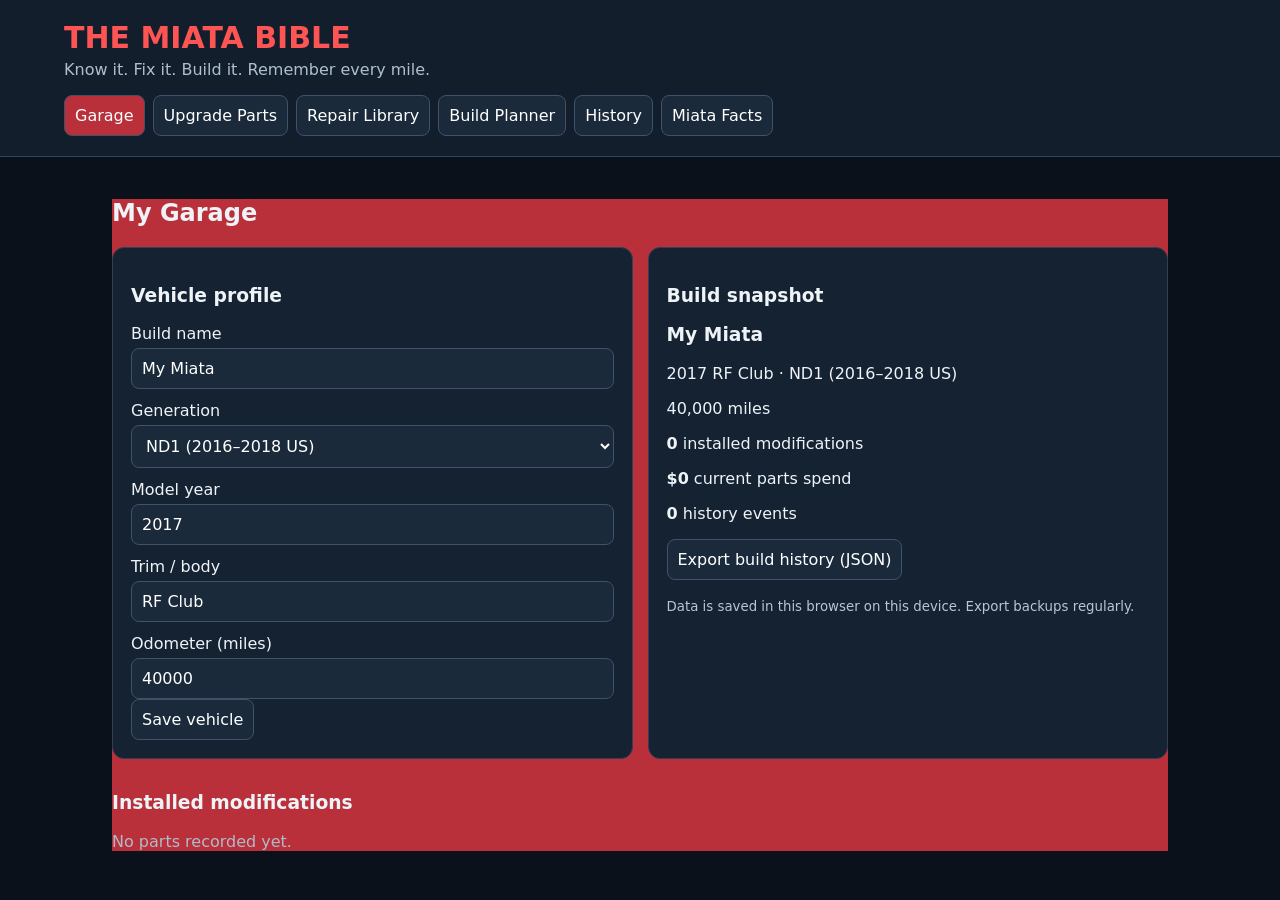
==== index.html @ 96a825c0 "Launch The Miata Bible" ====
<!doctype html><html lang="en"><head><meta charset="utf-8"><meta name="viewport" content="width=device-width,initial-scale=1"><meta name="theme-color" content="#121e2c"><title>The Miata Bible</title><style>:root{font-family:system-ui,Arial;background:#0b111a;color:#eef3f8}*{box-sizing:border-box}body{margin:0}header{background:#121e2c;border-bottom:1px solid #34465b;padding:20px 5vw}h1{margin:0;color:#ff5454;font-size:30px}header p{margin:5px 0;color:#afbfce}nav{display:flex;gap:8px;flex-wrap:wrap;margin-top:16px}button,select,input,textarea{font:inherit;border-radius:8px;border:1px solid #40516a;background:#1b2a3b;color:white;padding:10px}button{cursor:pointer}button:hover,.active{background:#ba303a}main{max-width:1100px;margin:auto;padding:22px}section{display:none}section.active{display:block}.grid{display:grid;grid-template-columns:repeat(auto-fit,minmax(260px,1fr));gap:15px}.card{background:#152231;border:1px solid #304056;border-radius:12px;padding:18px;margin-bottom:14px}.muted{color:#aebbc9}.tag{display:inline-block;background:#283d50;padding:4px 9px;border-radius:20px;font-size:12px;margin:4px 4px 4px 0}label{display:block;margin:12px 0 5px}input,select,textarea{width:100%}textarea{min-height:80px}table{width:100%;border-collapse:collapse}td,th{text-align:left;padding:9px;border-bottom:1px solid #344457}small{color:#b9c5d2}.danger{background:#80343a}.good{color:#7cdda8}.warn{color:#ffcd79}.flex{display:flex;gap:10px;flex-wrap:wrap;align-items:center}.flex>*{flex:1}a{color:#80c8ff}.skip{position:absolute;left:12px;top:12px;transform:translateY(-140%);background:#ff5454;color:#fff;padding:8px 12px;border-radius:8px;z-index:9}.skip:focus{transform:none}button:focus-visible,input:focus-visible,select:focus-visible,textarea:focus-visible,a:focus-visible{outline:3px solid #ffcd79;outline-offset:2px}@media(max-width:640px){header{padding:16px 18px}main{padding:18px}.flex{display:block}.flex>*{width:100%;margin-bottom:10px}table{font-size:13px;display:block;overflow-x:auto;white-space:nowrap}}#toast{position:fixed;bottom:15px;right:15px;background:#244a35;padding:12px;border-radius:8px;display:none}</style></head><body><a class="skip" href="#main">Skip to content</a><header><h1>THE MIATA BIBLE</h1><p>Know it. Fix it. Build it. Remember every mile.</p><nav id="nav"></nav></header><main id="main">
<section id="garage"><h2>My Garage</h2><div class="grid"><div class="card"><h3>Vehicle profile</h3><label>Build name</label><input id="buildName"><label>Generation</label><select id="generation"><option>NA (1990–1997 US)</option><option>NB (1999–2005 US)</option><option>NC (2006–2015 US)</option><option>ND1 (2016–2018 US)</option><option>ND2 (2019–2023 US)</option><option>ND3 (2024–present US)</option></select><label>Model year</label><input id="year" type="number" min="1989" max="2030"><label>Trim / body</label><input id="trim"><label>Odometer (miles)</label><input id="mileage" type="number" min="0"><button onclick="saveProfile()">Save vehicle</button></div><div class="card"><h3>Build snapshot</h3><div id="snapshot"></div><button onclick="exportBuild()">Export build history (JSON)</button><p><small>Data is saved in this browser on this device. Export backups regularly.</small></p></div></div><h3>Installed modifications</h3><div id="installed"></div></section>
<section id="mods"><h2>Parts & Upgrades</h2><p class="muted">Install a part to update the current configuration and automatically archive the previous part in history.</p><div class="card"><div class="grid"><div><label>Category</label><select id="cat"><option>Engine / forced induction</option><option>ECU / tuning</option><option>Intake</option><option>Exhaust</option><option>Cooling</option><option>Transmission / clutch</option><option>Suspension</option><option>Brakes</option><option>Wheels / tires</option><option>Aero / exterior</option><option>Interior</option><option>Audio</option><option>Other</option></select></div><div><label>Component slot (e.g., front sway bar)</label><input id="slot" placeholder="Front sway bar"></div><div><label>Part name / manufacturer</label><input id="part" placeholder="Karcepts front sway bar"></div><div><label>Installed cost (USD)</label><input id="cost" type="number" min="0" step=".01" value="0"></div><div><label>Installed date</label><input id="installDate" type="date"></div><div><label>Notes</label><input id="partNotes" placeholder="Settings, specs, supplier"></div></div><button onclick="installPart()">Install / replace part</button></div><div id="modlist"></div></section>
<section id="manual"><h2>Original Repair & Diagnostics Library</h2><p class="warn">Starter reference only — not a factory service manual. Verify year-specific specifications, safety procedures and torque values in authorized service information.</p><input id="manualSearch" placeholder="Search procedures..." oninput="renderManual()"><div id="manualResults"></div></section>
<section id="planner"><h2>Build Planner & Budgets</h2><div class="grid"><div class="card"><h3>Build goal</h3><label>Plan name</label><input id="planName" placeholder="Street / autocross build"><label>Budget (USD)</label><input id="budget" type="number" min="0" value="3000"><label>Planned upgrade</label><input id="plannedPart" placeholder="Performance tires"><label>Estimated cost</label><input id="plannedCost" type="number" min="0"><button onclick="addPlanned()">Add to plan</button></div><div class="card"><h3>Budget overview</h3><div id="budgetSummary"></div><button onclick="savePlanSettings()">Save budget & name</button></div></div><div id="planlist"></div><div class="card"><h3>Suggested build paths</h3><div id="templates"></div></div></section>
<section id="history"><h2>Build & Service History</h2><div class="card"><h3>Add maintenance or repair</h3><label>Work performed</label><input id="work" placeholder="Oil and filter change"><label>Cost (USD)</label><input id="workCost" type="number" min="0" value="0"><label>Notes</label><textarea id="workNotes"></textarea><button onclick="addService()">Record service</button></div><div id="timeline"></div></section>
<section id="facts"><h2>Miata Generations & Facts</h2><div class="grid" id="factcards"></div><div class="card"><h3>Important fitment rule</h3><p>NA/NB, NC and ND chassis families are substantially different. ND1, ND2 and ND3 also have important engine, electronics and tuning differences. Always verify part number, market, transmission, trim and production date before ordering.</p></div></section>
</main><div id="toast" role="status" aria-live="polite">Saved</div><script>
const tabs=[['garage','Garage'],['mods','Upgrade Parts'],['manual','Repair Library'],['planner','Build Planner'],['history','History'],['facts','Miata Facts']];document.getElementById('nav').innerHTML=tabs.map(([id,n])=>`<button type="button" data-tab="${id}" onclick="tab('${id}')">${n}</button>`).join('');function tab(id){document.querySelectorAll('section').forEach(x=>x.classList.toggle('active',x.id===id));document.querySelectorAll('nav button').forEach(x=>{x.classList.toggle('active',x.dataset.tab===id);x.setAttribute('aria-current',x.dataset.tab===id?'page':'false')});render()};const defaults={profile:{buildName:'My Miata',generation:'ND1 (2016–2018 US)',year:2017,trim:'RF Club',mileage:40000},parts:[],history:[],plan:[],budget:3000,planName:'Street build'};const cloneDefaults=()=>({profile:{...defaults.profile},parts:[],history:[],plan:[],budget:defaults.budget,planName:defaults.planName});function readState(){try{const raw=JSON.parse(localStorage.getItem('miataBibleV1')||'null')||{};return {profile:{...defaults.profile,...(raw.profile||{})},parts:Array.isArray(raw.parts)?raw.parts:[],history:Array.isArray(raw.history)?raw.history:[],plan:Array.isArray(raw.plan)?raw.plan:[],budget:Number.isFinite(Number(raw.budget))?Number(raw.budget):defaults.budget,planName:typeof raw.planName==='string'&&raw.planName?raw.planName:defaults.planName}}catch(e){return cloneDefaults()}}let state=readState();const $=id=>document.getElementById(id),v=id=>$(id).value,esc=s=>String(s??'').replace(/[&<>"']/g,c=>({'&':'&amp;','<':'&lt;','>':'&gt;','"':'&quot;',"'":'&#39;'}[c])),money=n=>'$'+Number(n||0).toLocaleString('en-US',{maximumFractionDigits:2});function save(){try{localStorage.setItem('miataBibleV1',JSON.stringify(state))}catch(e){}render();$('toast').style.display='block';setTimeout(()=>$('toast').style.display='none',1200)}function event(type,description,cost=0,notes=''){state.history.unshift({id:Date.now()+Math.random(),date:new Date().toISOString().slice(0,10),type,description,cost:+cost||0,notes,mileage:state.profile.mileage})}function saveProfile(){state.profile={buildName:v('buildName'),generation:v('generation'),year:+v('year'),trim:v('trim'),mileage:+v('mileage')};event('Vehicle','Updated vehicle profile');save()}function installPart(){if(!v('slot').trim()||!v('part').trim())return alert('Enter the component slot and part name.');let prior=state.parts.find(x=>x.slot.toLowerCase()===v('slot').trim().toLowerCase());if(prior){event('Removed',prior.part+' removed from '+prior.slot,0,'Replaced by '+v('part'));state.parts=state.parts.filter(x=>x!==prior)}let p={id:Date.now(),category:v('cat'),slot:v('slot').trim(),part:v('part').trim(),cost:+v('cost')||0,date:v('installDate')||new Date().toISOString().slice(0,10),notes:v('partNotes')};state.parts.push(p);event('Installed',p.part+' → '+p.slot,p.cost,p.notes);$('part').value='';$('slot').value='';$('partNotes').value='';save()}function removePart(id){let p=state.parts.find(x=>x.id===id);if(!p||!confirm('Remove this part and keep a record in history?'))return;state.parts=state.parts.filter(x=>x.id!==id);event('Removed',p.part+' removed from '+p.slot);save()}function addService(){if(!v('work').trim())return;event('Service',v('work'),+v('workCost'),v('workNotes'));$('work').value='';$('workNotes').value='';save()}function addPlanned(){if(!v('plannedPart').trim())return;state.plan.push({id:Date.now(),name:v('plannedPart'),cost:+v('plannedCost')||0,done:false});$('plannedPart').value='';$('plannedCost').value='';save()}function togglePlanned(id){let p=state.plan.find(x=>x.id===id);p.done=!p.done;save()}function delPlanned(id){state.plan=state.plan.filter(x=>x.id!==id);save()}function savePlanSettings(){state.budget=+v('budget')||0;state.planName=v('planName');save()}function addTemplate(kind){const templates={reliability:[['Fluids and baseline service',220],['Cooling system inspection',100],['Brake inspection / service',250],['Tires',650]],street:[['Quality performance tires',750],['Alignment',180],['Brake fluid and pads',300],['Driver training / autocross',250]],track:[['Track-rated pads and fluid',450],['Performance tires',850],['Alignment',200],['Cooling assessment',250],['Seat time / instruction',400]],turbo:[['Engine health / compression test',180],['Engine management and professional tune',1100],['Intercooler and plumbing',800],['Clutch assessment / reserve',900],['Monitoring and cooling',550]]};templates[kind].forEach(([name,cost])=>state.plan.push({id:Date.now()+Math.random(),name,cost,done:false}));save()}function exportBuild(){const blob=new Blob([JSON.stringify(state,null,2)],{type:'application/json'});let a=document.createElement('a');a.href=URL.createObjectURL(blob);a.download='miata-bible-build-'+new Date().toISOString().slice(0,10)+'.json';a.click();URL.revokeObjectURL(a.href)}
const procedures=[{title:'No-start: crank but will not fire',tags:'engine electrical fuel',steps:['Confirm battery condition and cranking speed; check voltage with a meter.','Check whether diagnostic trouble codes are stored; record them before clearing.','Determine whether spark, fuel delivery, or engine compression is missing using the appropriate model-specific test methods.','Inspect fuses, connectors, grounds and signs of rodent or water damage.','Use the generation-specific wiring diagram before testing relays, sensors or fuel pump circuits.'],caution:'Fuel vapors are flammable. Avoid sparks and never open a pressurized fuel system without the approved depressurization procedure.'},{title:'Brake pads: inspection and replacement overview',tags:'brakes pads rotor',steps:['Secure the vehicle on level ground using correct lift and support points.','Inspect pad thickness, rotor condition, flexible hoses and caliper hardware.','Compare measured wear and rotor dimensions against model-specific service limits.','Replace pads with the correct axle/trim fitment and approved hardware procedure.','Follow manufacturer guidance for caliper piston retraction, torque, brake fluid and bedding.','Before driving, restore pedal pressure and verify proper braking in a safe area.'],caution:'Brake work is safety-critical. Brembo and standard brake packages can use different components.'},{title:'Cooling system overheating diagnosis',tags:'radiator thermostat coolant water pump',steps:['Stop safely and let the engine cool completely.','Check coolant level and signs of external leaks only after cooling.','Inspect radiator airflow, fan operation, hoses and belt condition.','Use a pressure test and model-specific diagnostic steps to isolate leaks or circulation faults.','Repair the cause, refill with the specified coolant and bleed according to the correct model procedure.'],caution:'Never open a hot pressurized cooling system.'},{title:'Turbocharged ND: boost irregularity checklist',tags:'turbo boost wastegate ecu',steps:['Record boost readings and compare independent gauge data with controller sensor readings.','Inspect intake and charge piping, couplers, clamps, bypass valve and vacuum/pressure lines.','Verify wastegate actuator, control solenoid routing and electrical connections against the kit documentation.','Review datalogs for boost target, throttle closure, ignition correction and air/fuel behavior with a qualified tuner.','Do not increase boost until the fault is diagnosed and engine health is confirmed.'],caution:'Aftermarket forced induction changes OEM specifications. Follow the exact kit and tuning documentation.'},{title:'Oil service planning',tags:'oil filter maintenance',steps:['Confirm oil specification, capacity and filter for your exact engine and market.','Warm the engine appropriately, then safely raise and support the vehicle if needed.','Drain into a suitable container and replace sealing hardware as specified.','Install the correct filter and drain plug using verified torque values.','Refill, check for leaks, verify oil level, and record date and mileage.'],caution:'Do not guess oil capacity, viscosity or torque values across engine generations.'},{title:'Suspension and alignment after modifications',tags:'coilover sway bar suspension',steps:['Document existing ride height and alignment before removing parts.','Confirm compatibility of spring rates, damper lengths, end links and sway bars.','Install with correct suspension loading, fastener orientation and model-specific torques.','Check wheel/tire clearance throughout steering and suspension travel.','Obtain a four-wheel alignment and recheck hardware per component manufacturer instructions.'],caution:'Incorrect installation or alignment can create dangerous handling.'}];const facts=[['NA','1989 launch globally; US model years 1990–1997. Pop-up headlights, lightweight roadster, 1.6L then 1.8L engines in US models.'],['NB','US model years 1999–2005. Fixed headlights, evolved NA architecture, Mazdaspeed turbo model offered in 2004–2005.'],['NC','US model years 2006–2015. Larger platform with 2.0L US engine; power retractable hardtop offered.'],['ND1','US model years 2016–2018. SKYACTIV-G 2.0L in US models; RF fastback introduced for 2017.'],['ND2','US model years 2019–2023. Revised 2.0L engine with higher redline and US rated output of 181 hp.'],['ND3','2024-onward refresh. Revised steering and electronics; feature and ECU support vary by year and market.']];function renderManual(){let q=v('manualSearch').toLowerCase();$('manualResults').innerHTML=procedures.filter(x=>(x.title+' '+x.tags).toLowerCase().includes(q)).map(x=>`<div class="card"><h3>${esc(x.title)}</h3><ol>${x.steps.map(s=>`<li>${esc(s)}</li>`).join('')}</ol><p class="warn">Safety: ${esc(x.caution)}</p></div>`).join('')||'<p>No procedures found.</p>'}function render(){for(let [k,val] of Object.entries(state.profile))if($(k))$(k).value=val;$('snapshot').innerHTML=`<h3>${esc(state.profile.buildName)}</h3><p>${esc(state.profile.year)} ${esc(state.profile.trim)} · ${esc(state.profile.generation)}</p><p>${Number(state.profile.mileage).toLocaleString()} miles</p><p><b>${state.parts.length}</b> installed modifications</p><p><b>${money(state.parts.reduce((s,p)=>s+p.cost,0))}</b> current parts spend</p><p><b>${state.history.length}</b> history events</p>`;let cards=state.parts.map(p=>`<div class="card"><span class="tag">${esc(p.category)}</span><h3>${esc(p.slot)}</h3><b>${esc(p.part)}</b><p>${money(p.cost)} · ${esc(p.date)}</p><small>${esc(p.notes)}</small><p><button class="danger" onclick="removePart(${p.id})">Remove / archive</button></p></div>`).join('');$('installed').innerHTML=cards||'<p class="muted">No parts recorded yet.</p>';$('modlist').innerHTML='<div class="grid">'+(cards||'')+'</div>';$('budget').value=state.budget;$('planName').value=state.planName;let total=state.plan.reduce((s,p)=>s+p.cost,0),done=state.plan.filter(x=>x.done).reduce((s,p)=>s+p.cost,0);$('budgetSummary').innerHTML=`<p>Goal: <b>${esc(state.planName)}</b></p><p>Budget: <b>${money(state.budget)}</b></p><p>Estimated total: <b>${money(total)}</b></p><p>Completed estimate: <b>${money(done)}</b></p><p class="${total>state.budget?'warn':'good'}">${total>state.budget?'Over budget by '+money(total-state.budget):'Remaining allowance: '+money(state.budget-total)}</p>`;$('planlist').innerHTML=state.plan.length?`<div class="card"><table><tr><th>Done</th><th>Upgrade</th><th>Estimate</th><th></th></tr>${state.plan.map(p=>`<tr><td><input style="width:auto" type="checkbox" ${p.done?'checked':''} onchange="togglePlanned(${p.id})"></td><td>${esc(p.name)}</td><td>${money(p.cost)}</td><td><button onclick="delPlanned(${p.id})">×</button></td></tr>`).join('')}</table></div>`:'<p class="muted">Your plan is empty. Add parts or load a starter path.</p>';$('templates').innerHTML=[['reliability','Reliability refresh'],['street','Street handling'],['track','Track preparation'],['turbo','Turbo support']].map(([id,label])=>`<button onclick="addTemplate('${id}')">+ ${label}</button>`).join(' ');$('timeline').innerHTML=state.history.map(e=>`<div class="card"><span class="tag">${esc(e.type)}</span><b>${esc(e.description)}</b><p>${esc(e.date)} · ${Number(e.mileage||0).toLocaleString()} mi · ${money(e.cost)}</p><small>${esc(e.notes)}</small></div>`).join('')||'<p class="muted">No history recorded yet.</p>';$('factcards').innerHTML=facts.map(([name,description])=>`<div class="card"><h3>${name}</h3><p>${description}</p></div>`).join('');renderManual()}$('installDate').value=new Date().toISOString().slice(0,10);tab('garage');</script></body></html>
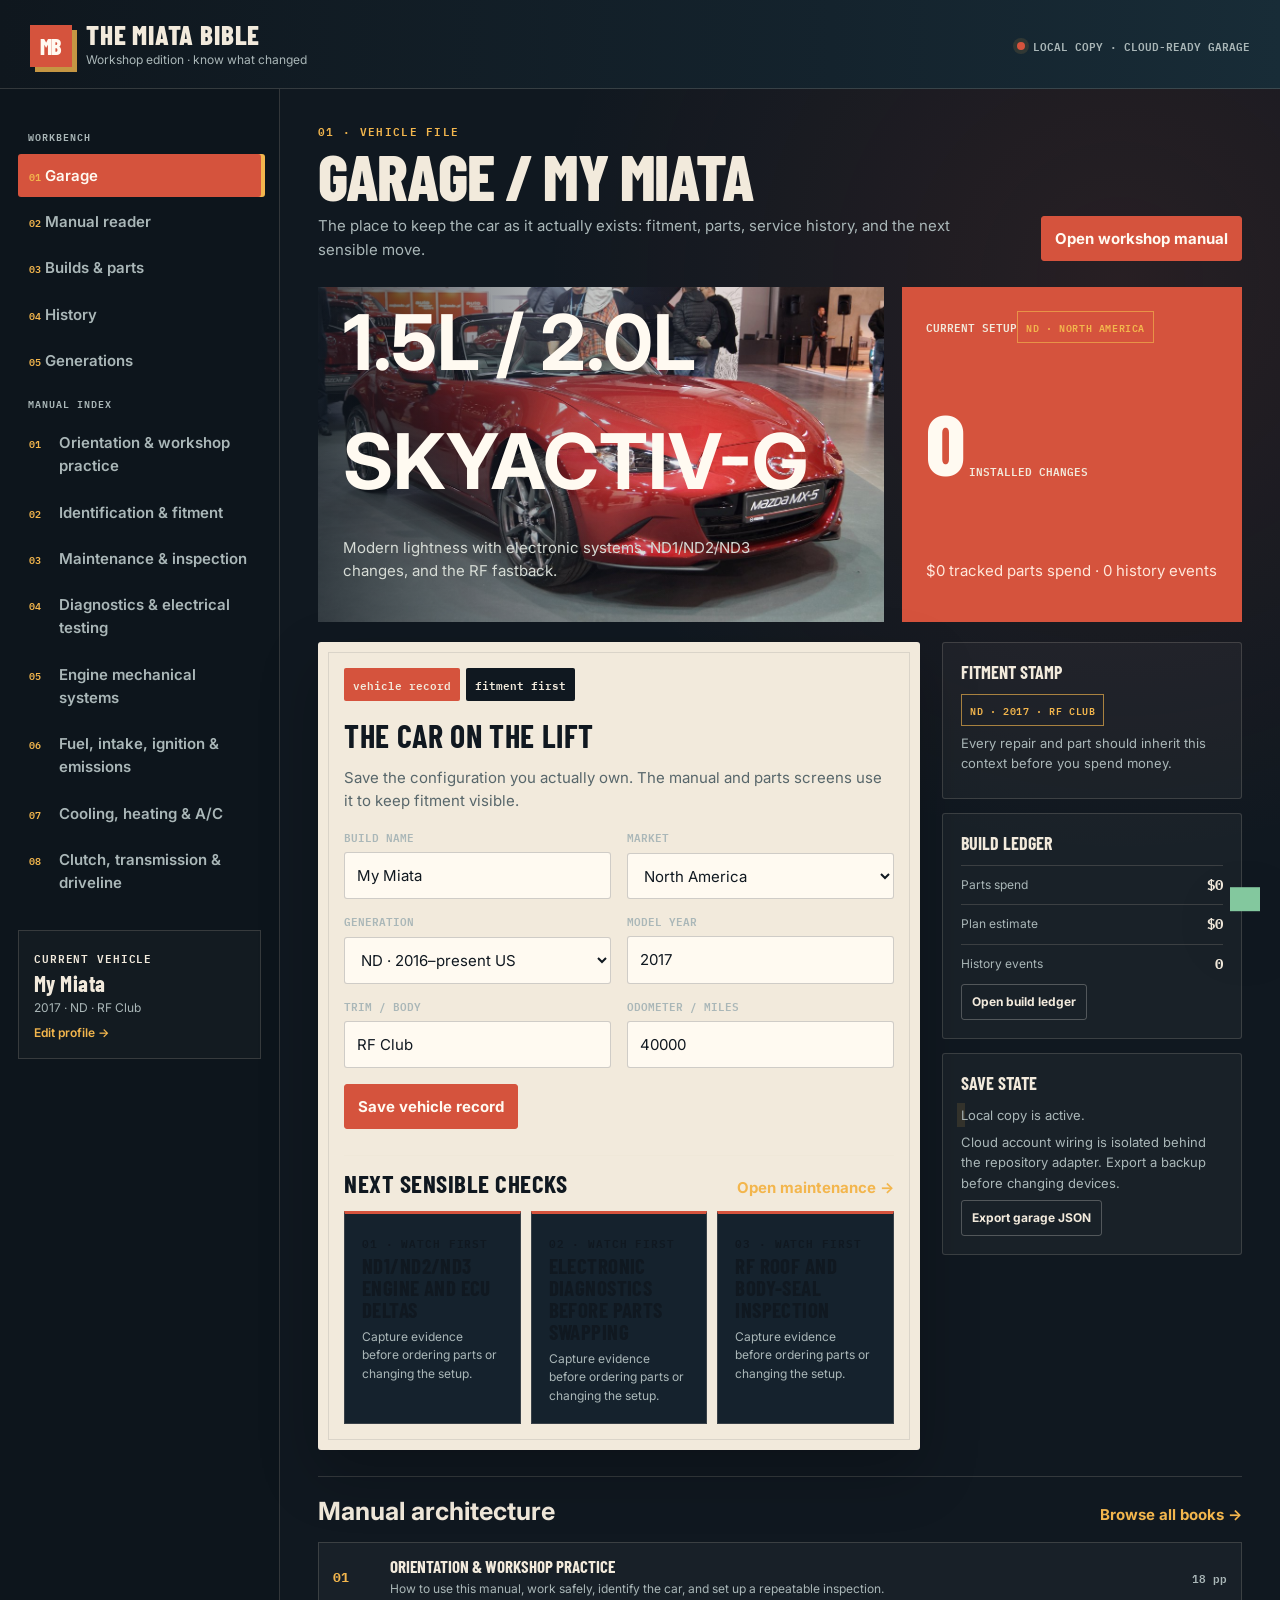
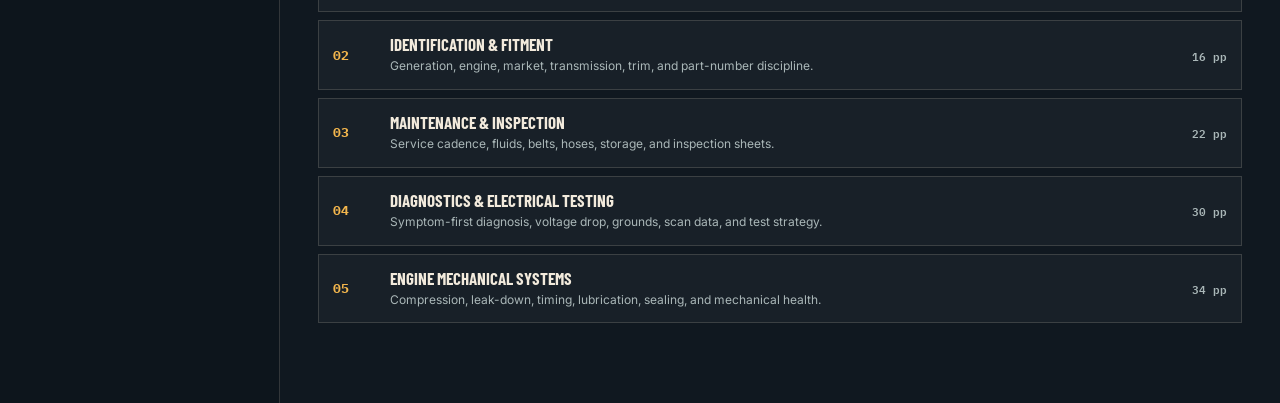
==== commit b9bbdde0: "Rebuild Miata Bible workbench and manual reader" ====
--- a/index.html
+++ b/index.html
@@ -1,10 +1,20 @@
-<!doctype html><html lang="en"><head><meta charset="utf-8"><meta name="viewport" content="width=device-width,initial-scale=1"><meta name="theme-color" content="#121e2c"><title>The Miata Bible</title><style>:root{font-family:system-ui,Arial;background:#0b111a;color:#eef3f8}*{box-sizing:border-box}body{margin:0}header{background:#121e2c;border-bottom:1px solid #34465b;padding:20px 5vw}h1{margin:0;color:#ff5454;font-size:30px}header p{margin:5px 0;color:#afbfce}nav{display:flex;gap:8px;flex-wrap:wrap;margin-top:16px}button,select,input,textarea{font:inherit;border-radius:8px;border:1px solid #40516a;background:#1b2a3b;color:white;padding:10px}button{cursor:pointer}button:hover,.active{background:#ba303a}main{max-width:1100px;margin:auto;padding:22px}section{display:none}section.active{display:block}.grid{display:grid;grid-template-columns:repeat(auto-fit,minmax(260px,1fr));gap:15px}.card{background:#152231;border:1px solid #304056;border-radius:12px;padding:18px;margin-bottom:14px}.muted{color:#aebbc9}.tag{display:inline-block;background:#283d50;padding:4px 9px;border-radius:20px;font-size:12px;margin:4px 4px 4px 0}label{display:block;margin:12px 0 5px}input,select,textarea{width:100%}textarea{min-height:80px}table{width:100%;border-collapse:collapse}td,th{text-align:left;padding:9px;border-bottom:1px solid #344457}small{color:#b9c5d2}.danger{background:#80343a}.good{color:#7cdda8}.warn{color:#ffcd79}.flex{display:flex;gap:10px;flex-wrap:wrap;align-items:center}.flex>*{flex:1}a{color:#80c8ff}.skip{position:absolute;left:12px;top:12px;transform:translateY(-140%);background:#ff5454;color:#fff;padding:8px 12px;border-radius:8px;z-index:9}.skip:focus{transform:none}button:focus-visible,input:focus-visible,select:focus-visible,textarea:focus-visible,a:focus-visible{outline:3px solid #ffcd79;outline-offset:2px}@media(max-width:640px){header{padding:16px 18px}main{padding:18px}.flex{display:block}.flex>*{width:100%;margin-bottom:10px}table{font-size:13px;display:block;overflow-x:auto;white-space:nowrap}}#toast{position:fixed;bottom:15px;right:15px;background:#244a35;padding:12px;border-radius:8px;display:none}</style></head><body><a class="skip" href="#main">Skip to content</a><header><h1>THE MIATA BIBLE</h1><p>Know it. Fix it. Build it. Remember every mile.</p><nav id="nav"></nav></header><main id="main">
-<section id="garage"><h2>My Garage</h2><div class="grid"><div class="card"><h3>Vehicle profile</h3><label>Build name</label><input id="buildName"><label>Generation</label><select id="generation"><option>NA (1990–1997 US)</option><option>NB (1999–2005 US)</option><option>NC (2006–2015 US)</option><option>ND1 (2016–2018 US)</option><option>ND2 (2019–2023 US)</option><option>ND3 (2024–present US)</option></select><label>Model year</label><input id="year" type="number" min="1989" max="2030"><label>Trim / body</label><input id="trim"><label>Odometer (miles)</label><input id="mileage" type="number" min="0"><button onclick="saveProfile()">Save vehicle</button></div><div class="card"><h3>Build snapshot</h3><div id="snapshot"></div><button onclick="exportBuild()">Export build history (JSON)</button><p><small>Data is saved in this browser on this device. Export backups regularly.</small></p></div></div><h3>Installed modifications</h3><div id="installed"></div></section>
-<section id="mods"><h2>Parts & Upgrades</h2><p class="muted">Install a part to update the current configuration and automatically archive the previous part in history.</p><div class="card"><div class="grid"><div><label>Category</label><select id="cat"><option>Engine / forced induction</option><option>ECU / tuning</option><option>Intake</option><option>Exhaust</option><option>Cooling</option><option>Transmission / clutch</option><option>Suspension</option><option>Brakes</option><option>Wheels / tires</option><option>Aero / exterior</option><option>Interior</option><option>Audio</option><option>Other</option></select></div><div><label>Component slot (e.g., front sway bar)</label><input id="slot" placeholder="Front sway bar"></div><div><label>Part name / manufacturer</label><input id="part" placeholder="Karcepts front sway bar"></div><div><label>Installed cost (USD)</label><input id="cost" type="number" min="0" step=".01" value="0"></div><div><label>Installed date</label><input id="installDate" type="date"></div><div><label>Notes</label><input id="partNotes" placeholder="Settings, specs, supplier"></div></div><button onclick="installPart()">Install / replace part</button></div><div id="modlist"></div></section>
-<section id="manual"><h2>Original Repair & Diagnostics Library</h2><p class="warn">Starter reference only — not a factory service manual. Verify year-specific specifications, safety procedures and torque values in authorized service information.</p><input id="manualSearch" placeholder="Search procedures..." oninput="renderManual()"><div id="manualResults"></div></section>
-<section id="planner"><h2>Build Planner & Budgets</h2><div class="grid"><div class="card"><h3>Build goal</h3><label>Plan name</label><input id="planName" placeholder="Street / autocross build"><label>Budget (USD)</label><input id="budget" type="number" min="0" value="3000"><label>Planned upgrade</label><input id="plannedPart" placeholder="Performance tires"><label>Estimated cost</label><input id="plannedCost" type="number" min="0"><button onclick="addPlanned()">Add to plan</button></div><div class="card"><h3>Budget overview</h3><div id="budgetSummary"></div><button onclick="savePlanSettings()">Save budget & name</button></div></div><div id="planlist"></div><div class="card"><h3>Suggested build paths</h3><div id="templates"></div></div></section>
-<section id="history"><h2>Build & Service History</h2><div class="card"><h3>Add maintenance or repair</h3><label>Work performed</label><input id="work" placeholder="Oil and filter change"><label>Cost (USD)</label><input id="workCost" type="number" min="0" value="0"><label>Notes</label><textarea id="workNotes"></textarea><button onclick="addService()">Record service</button></div><div id="timeline"></div></section>
-<section id="facts"><h2>Miata Generations & Facts</h2><div class="grid" id="factcards"></div><div class="card"><h3>Important fitment rule</h3><p>NA/NB, NC and ND chassis families are substantially different. ND1, ND2 and ND3 also have important engine, electronics and tuning differences. Always verify part number, market, transmission, trim and production date before ordering.</p></div></section>
-</main><div id="toast" role="status" aria-live="polite">Saved</div><script>
-const tabs=[['garage','Garage'],['mods','Upgrade Parts'],['manual','Repair Library'],['planner','Build Planner'],['history','History'],['facts','Miata Facts']];document.getElementById('nav').innerHTML=tabs.map(([id,n])=>`<button type="button" data-tab="${id}" onclick="tab('${id}')">${n}</button>`).join('');function tab(id){document.querySelectorAll('section').forEach(x=>x.classList.toggle('active',x.id===id));document.querySelectorAll('nav button').forEach(x=>{x.classList.toggle('active',x.dataset.tab===id);x.setAttribute('aria-current',x.dataset.tab===id?'page':'false')});render()};const defaults={profile:{buildName:'My Miata',generation:'ND1 (2016–2018 US)',year:2017,trim:'RF Club',mileage:40000},parts:[],history:[],plan:[],budget:3000,planName:'Street build'};const cloneDefaults=()=>({profile:{...defaults.profile},parts:[],history:[],plan:[],budget:defaults.budget,planName:defaults.planName});function readState(){try{const raw=JSON.parse(localStorage.getItem('miataBibleV1')||'null')||{};return {profile:{...defaults.profile,...(raw.profile||{})},parts:Array.isArray(raw.parts)?raw.parts:[],history:Array.isArray(raw.history)?raw.history:[],plan:Array.isArray(raw.plan)?raw.plan:[],budget:Number.isFinite(Number(raw.budget))?Number(raw.budget):defaults.budget,planName:typeof raw.planName==='string'&&raw.planName?raw.planName:defaults.planName}}catch(e){return cloneDefaults()}}let state=readState();const $=id=>document.getElementById(id),v=id=>$(id).value,esc=s=>String(s??'').replace(/[&<>"']/g,c=>({'&':'&amp;','<':'&lt;','>':'&gt;','"':'&quot;',"'":'&#39;'}[c])),money=n=>'$'+Number(n||0).toLocaleString('en-US',{maximumFractionDigits:2});function save(){try{localStorage.setItem('miataBibleV1',JSON.stringify(state))}catch(e){}render();$('toast').style.display='block';setTimeout(()=>$('toast').style.display='none',1200)}function event(type,description,cost=0,notes=''){state.history.unshift({id:Date.now()+Math.random(),date:new Date().toISOString().slice(0,10),type,description,cost:+cost||0,notes,mileage:state.profile.mileage})}function saveProfile(){state.profile={buildName:v('buildName'),generation:v('generation'),year:+v('year'),trim:v('trim'),mileage:+v('mileage')};event('Vehicle','Updated vehicle profile');save()}function installPart(){if(!v('slot').trim()||!v('part').trim())return alert('Enter the component slot and part name.');let prior=state.parts.find(x=>x.slot.toLowerCase()===v('slot').trim().toLowerCase());if(prior){event('Removed',prior.part+' removed from '+prior.slot,0,'Replaced by '+v('part'));state.parts=state.parts.filter(x=>x!==prior)}let p={id:Date.now(),category:v('cat'),slot:v('slot').trim(),part:v('part').trim(),cost:+v('cost')||0,date:v('installDate')||new Date().toISOString().slice(0,10),notes:v('partNotes')};state.parts.push(p);event('Installed',p.part+' → '+p.slot,p.cost,p.notes);$('part').value='';$('slot').value='';$('partNotes').value='';save()}function removePart(id){let p=state.parts.find(x=>x.id===id);if(!p||!confirm('Remove this part and keep a record in history?'))return;state.parts=state.parts.filter(x=>x.id!==id);event('Removed',p.part+' removed from '+p.slot);save()}function addService(){if(!v('work').trim())return;event('Service',v('work'),+v('workCost'),v('workNotes'));$('work').value='';$('workNotes').value='';save()}function addPlanned(){if(!v('plannedPart').trim())return;state.plan.push({id:Date.now(),name:v('plannedPart'),cost:+v('plannedCost')||0,done:false});$('plannedPart').value='';$('plannedCost').value='';save()}function togglePlanned(id){let p=state.plan.find(x=>x.id===id);p.done=!p.done;save()}function delPlanned(id){state.plan=state.plan.filter(x=>x.id!==id);save()}function savePlanSettings(){state.budget=+v('budget')||0;state.planName=v('planName');save()}function addTemplate(kind){const templates={reliability:[['Fluids and baseline service',220],['Cooling system inspection',100],['Brake inspection / service',250],['Tires',650]],street:[['Quality performance tires',750],['Alignment',180],['Brake fluid and pads',300],['Driver training / autocross',250]],track:[['Track-rated pads and fluid',450],['Performance tires',850],['Alignment',200],['Cooling assessment',250],['Seat time / instruction',400]],turbo:[['Engine health / compression test',180],['Engine management and professional tune',1100],['Intercooler and plumbing',800],['Clutch assessment / reserve',900],['Monitoring and cooling',550]]};templates[kind].forEach(([name,cost])=>state.plan.push({id:Date.now()+Math.random(),name,cost,done:false}));save()}function exportBuild(){const blob=new Blob([JSON.stringify(state,null,2)],{type:'application/json'});let a=document.createElement('a');a.href=URL.createObjectURL(blob);a.download='miata-bible-build-'+new Date().toISOString().slice(0,10)+'.json';a.click();URL.revokeObjectURL(a.href)}
-const procedures=[{title:'No-start: crank but will not fire',tags:'engine electrical fuel',steps:['Confirm battery condition and cranking speed; check voltage with a meter.','Check whether diagnostic trouble codes are stored; record them before clearing.','Determine whether spark, fuel delivery, or engine compression is missing using the appropriate model-specific test methods.','Inspect fuses, connectors, grounds and signs of rodent or water damage.','Use the generation-specific wiring diagram before testing relays, sensors or fuel pump circuits.'],caution:'Fuel vapors are flammable. Avoid sparks and never open a pressurized fuel system without the approved depressurization procedure.'},{title:'Brake pads: inspection and replacement overview',tags:'brakes pads rotor',steps:['Secure the vehicle on level ground using correct lift and support points.','Inspect pad thickness, rotor condition, flexible hoses and caliper hardware.','Compare measured wear and rotor dimensions against model-specific service limits.','Replace pads with the correct axle/trim fitment and approved hardware procedure.','Follow manufacturer guidance for caliper piston retraction, torque, brake fluid and bedding.','Before driving, restore pedal pressure and verify proper braking in a safe area.'],caution:'Brake work is safety-critical. Brembo and standard brake packages can use different components.'},{title:'Cooling system overheating diagnosis',tags:'radiator thermostat coolant water pump',steps:['Stop safely and let the engine cool completely.','Check coolant level and signs of external leaks only after cooling.','Inspect radiator airflow, fan operation, hoses and belt condition.','Use a pressure test and model-specific diagnostic steps to isolate leaks or circulation faults.','Repair the cause, refill with the specified coolant and bleed according to the correct model procedure.'],caution:'Never open a hot pressurized cooling system.'},{title:'Turbocharged ND: boost irregularity checklist',tags:'turbo boost wastegate ecu',steps:['Record boost readings and compare independent gauge data with controller sensor readings.','Inspect intake and charge piping, couplers, clamps, bypass valve and vacuum/pressure lines.','Verify wastegate actuator, control solenoid routing and electrical connections against the kit documentation.','Review datalogs for boost target, throttle closure, ignition correction and air/fuel behavior with a qualified tuner.','Do not increase boost until the fault is diagnosed and engine health is confirmed.'],caution:'Aftermarket forced induction changes OEM specifications. Follow the exact kit and tuning documentation.'},{title:'Oil service planning',tags:'oil filter maintenance',steps:['Confirm oil specification, capacity and filter for your exact engine and market.','Warm the engine appropriately, then safely raise and support the vehicle if needed.','Drain into a suitable container and replace sealing hardware as specified.','Install the correct filter and drain plug using verified torque values.','Refill, check for leaks, verify oil level, and record date and mileage.'],caution:'Do not guess oil capacity, viscosity or torque values across engine generations.'},{title:'Suspension and alignment after modifications',tags:'coilover sway bar suspension',steps:['Document existing ride height and alignment before removing parts.','Confirm compatibility of spring rates, damper lengths, end links and sway bars.','Install with correct suspension loading, fastener orientation and model-specific torques.','Check wheel/tire clearance throughout steering and suspension travel.','Obtain a four-wheel alignment and recheck hardware per component manufacturer instructions.'],caution:'Incorrect installation or alignment can create dangerous handling.'}];const facts=[['NA','1989 launch globally; US model years 1990–1997. Pop-up headlights, lightweight roadster, 1.6L then 1.8L engines in US models.'],['NB','US model years 1999–2005. Fixed headlights, evolved NA architecture, Mazdaspeed turbo model offered in 2004–2005.'],['NC','US model years 2006–2015. Larger platform with 2.0L US engine; power retractable hardtop offered.'],['ND1','US model years 2016–2018. SKYACTIV-G 2.0L in US models; RF fastback introduced for 2017.'],['ND2','US model years 2019–2023. Revised 2.0L engine with higher redline and US rated output of 181 hp.'],['ND3','2024-onward refresh. Revised steering and electronics; feature and ECU support vary by year and market.']];function renderManual(){let q=v('manualSearch').toLowerCase();$('manualResults').innerHTML=procedures.filter(x=>(x.title+' '+x.tags).toLowerCase().includes(q)).map(x=>`<div class="card"><h3>${esc(x.title)}</h3><ol>${x.steps.map(s=>`<li>${esc(s)}</li>`).join('')}</ol><p class="warn">Safety: ${esc(x.caution)}</p></div>`).join('')||'<p>No procedures found.</p>'}function render(){for(let [k,val] of Object.entries(state.profile))if($(k))$(k).value=val;$('snapshot').innerHTML=`<h3>${esc(state.profile.buildName)}</h3><p>${esc(state.profile.year)} ${esc(state.profile.trim)} · ${esc(state.profile.generation)}</p><p>${Number(state.profile.mileage).toLocaleString()} miles</p><p><b>${state.parts.length}</b> installed modifications</p><p><b>${money(state.parts.reduce((s,p)=>s+p.cost,0))}</b> current parts spend</p><p><b>${state.history.length}</b> history events</p>`;let cards=state.parts.map(p=>`<div class="card"><span class="tag">${esc(p.category)}</span><h3>${esc(p.slot)}</h3><b>${esc(p.part)}</b><p>${money(p.cost)} · ${esc(p.date)}</p><small>${esc(p.notes)}</small><p><button class="danger" onclick="removePart(${p.id})">Remove / archive</button></p></div>`).join('');$('installed').innerHTML=cards||'<p class="muted">No parts recorded yet.</p>';$('modlist').innerHTML='<div class="grid">'+(cards||'')+'</div>';$('budget').value=state.budget;$('planName').value=state.planName;let total=state.plan.reduce((s,p)=>s+p.cost,0),done=state.plan.filter(x=>x.done).reduce((s,p)=>s+p.cost,0);$('budgetSummary').innerHTML=`<p>Goal: <b>${esc(state.planName)}</b></p><p>Budget: <b>${money(state.budget)}</b></p><p>Estimated total: <b>${money(total)}</b></p><p>Completed estimate: <b>${money(done)}</b></p><p class="${total>state.budget?'warn':'good'}">${total>state.budget?'Over budget by '+money(total-state.budget):'Remaining allowance: '+money(state.budget-total)}</p>`;$('planlist').innerHTML=state.plan.length?`<div class="card"><table><tr><th>Done</th><th>Upgrade</th><th>Estimate</th><th></th></tr>${state.plan.map(p=>`<tr><td><input style="width:auto" type="checkbox" ${p.done?'checked':''} onchange="togglePlanned(${p.id})"></td><td>${esc(p.name)}</td><td>${money(p.cost)}</td><td><button onclick="delPlanned(${p.id})">×</button></td></tr>`).join('')}</table></div>`:'<p class="muted">Your plan is empty. Add parts or load a starter path.</p>';$('templates').innerHTML=[['reliability','Reliability refresh'],['street','Street handling'],['track','Track preparation'],['turbo','Turbo support']].map(([id,label])=>`<button onclick="addTemplate('${id}')">+ ${label}</button>`).join(' ');$('timeline').innerHTML=state.history.map(e=>`<div class="card"><span class="tag">${esc(e.type)}</span><b>${esc(e.description)}</b><p>${esc(e.date)} · ${Number(e.mileage||0).toLocaleString()} mi · ${money(e.cost)}</p><small>${esc(e.notes)}</small></div>`).join('')||'<p class="muted">No history recorded yet.</p>';$('factcards').innerHTML=facts.map(([name,description])=>`<div class="card"><h3>${name}</h3><p>${description}</p></div>`).join('');renderManual()}$('installDate').value=new Date().toISOString().slice(0,10);tab('garage');</script></body></html>
+<!doctype html>
+<html lang="en">
+<head>
+  <meta charset="utf-8">
+  <meta name="viewport" content="width=device-width, initial-scale=1">
+  <meta name="theme-color" content="#101820">
+  <meta name="description" content="The Miata Bible — a source-aware workshop manual, garage, and build planner for NA, NB, NC, and ND Miatas.">
+  <title>The Miata Bible — Workshop edition</title>
+  <link rel="preconnect" href="https://fonts.googleapis.com">
+  <link rel="preconnect" href="https://fonts.gstatic.com" crossorigin>
+  <link href="https://fonts.googleapis.com/css2?family=Barlow+Condensed:wght@500;600;700;800&family=IBM+Plex+Mono:wght@500;600&family=Inter:wght@400;500;600;700&display=swap" rel="stylesheet">
+  <link rel="stylesheet" href="styles.css">
+</head>
+<body>
+  <a class="skip-link" href="#main">Skip to content</a>
+  <div id="app" aria-live="polite"></div>
+  <noscript><main class="noscript"><h1>The Miata Bible</h1><p>This workshop requires JavaScript for its manual reader, garage, and build tools.</p></main></noscript>
+  <script type="module" src="app.js"></script>
+</body>
+</html>
--- a/styles.css
+++ b/styles.css
@@ -0,0 +1,7 @@
+:root{
+  --ink:#101820;--ink-2:#15222d;--ink-3:#1d303d;--paper:#f2eadc;--paper-2:#e7dccb;--steel:#9aabb0;--line:rgba(231,220,203,.17);--vermilion:#d5533d;--vermilion-dark:#a83d31;--amber:#f3b64d;--green:#83c89e;--white:#fffaf1;--muted:#aab7b8;--mono:'IBM Plex Mono',monospace;--display:'Barlow Condensed',Impact,sans-serif;--body:Inter,system-ui,sans-serif;--radius:3px;--shadow:0 24px 60px rgba(0,0,0,.22)
+}
+*{box-sizing:border-box}html{scroll-behavior:smooth}body{margin:0;background:var(--ink);color:var(--paper);font:15px/1.55 var(--body)}button,input,select,textarea{font:inherit}button{cursor:pointer}a{color:inherit}button:focus-visible,input:focus-visible,select:focus-visible,textarea:focus-visible,a:focus-visible{outline:3px solid var(--amber);outline-offset:3px}.skip-link{position:fixed;left:16px;top:12px;z-index:20;padding:10px 14px;background:var(--amber);color:var(--ink);transform:translateY(-160%);font-weight:800}.skip-link:focus{transform:none}.noscript{padding:32px;max-width:760px;margin:auto}.app-shell{min-height:100vh;display:grid;grid-template-columns:280px minmax(0,1fr);grid-template-rows:auto 1fr}.topbar{grid-column:1/-1;display:flex;align-items:center;justify-content:space-between;gap:24px;padding:22px 30px 18px;border-bottom:1px solid var(--line);background:linear-gradient(90deg,#0f171e 0%,#14232d 65%,#182c37 100%);position:sticky;top:0;z-index:10}.brand-lockup{display:flex;align-items:center;gap:14px}.brand-mark{display:grid;place-items:center;width:42px;height:42px;background:var(--vermilion);color:var(--white);font:800 22px/1 var(--display);letter-spacing:-.04em;box-shadow:5px 5px 0 rgba(243,182,77,.8)}.eyebrow,.mono{font:600 11px var(--mono);letter-spacing:.08em;text-transform:uppercase}.brand-name{font:800 27px/.9 var(--display);letter-spacing:.03em;text-transform:uppercase}.brand-sub{color:var(--muted);font-size:12px;margin-top:5px}.sync-pill{display:flex;align-items:center;gap:8px;color:var(--muted);font:600 11px var(--mono);text-transform:uppercase}.sync-dot{width:8px;height:8px;background:var(--amber);border-radius:50%;box-shadow:0 0 0 4px rgba(243,182,77,.12)}.sync-dot.saved{background:var(--green)}.sync-dot.offline{background:var(--vermilion)}.rail{background:#0d151c;border-right:1px solid var(--line);padding:26px 18px 36px;min-height:calc(100vh - 86px)}.rail-label{color:var(--muted);font:600 10px var(--mono);text-transform:uppercase;letter-spacing:.1em;margin:12px 10px 9px}.rail nav{display:grid;gap:3px}.rail button,.top-nav button{border:0;background:transparent;color:var(--muted);text-align:left;padding:10px 11px;border-radius:var(--radius);font-weight:600}.rail button:hover,.rail button.active,.top-nav button:hover,.top-nav button.active{background:var(--vermilion);color:var(--white)}.rail button.active{box-shadow:4px 0 0 var(--amber)}.chapter-link{display:flex;gap:10px;align-items:baseline}.chapter-number{color:var(--amber);font:600 10px var(--mono);min-width:20px}.rail-vehicle{margin-top:26px;padding:15px;border:1px solid var(--line);background:rgba(255,255,255,.025)}.rail-vehicle strong{display:block;font:700 22px var(--display);letter-spacing:.02em}.rail-vehicle p{margin:3px 0;color:var(--muted);font-size:12px}.main{min-width:0;background:radial-gradient(circle at 84% 10%,rgba(213,83,61,.12),transparent 30%),var(--ink);padding:28px 38px 80px}.top-nav{display:none}.view{max-width:1440px;margin:0 auto}.view-head{display:flex;justify-content:space-between;align-items:flex-end;gap:24px;margin:4px 0 26px}.view-kicker{color:var(--amber);font:600 11px var(--mono);text-transform:uppercase;letter-spacing:.12em}.view-title{font:800 clamp(34px,5vw,68px)/.9 var(--display);text-transform:uppercase;letter-spacing:-.02em;margin:7px 0 0;color:var(--paper)}.view-deck{max-width:680px;color:var(--muted);margin:10px 0 0}.button{border:1px solid rgba(255,250,241,.25);background:transparent;color:var(--paper);padding:10px 13px;border-radius:var(--radius);font-weight:700}.button:hover{border-color:var(--amber);color:var(--amber)}.button.primary{background:var(--vermilion);border-color:var(--vermilion);color:var(--white)}.button.primary:hover{background:var(--vermilion-dark);border-color:var(--vermilion-dark)}.button.small{font-size:12px;padding:8px 10px}.button.text{padding:0;border:0;color:var(--amber)}.button.danger{border-color:rgba(213,83,61,.6);color:#ff9c89}.workbench{display:grid;grid-template-columns:minmax(0,1fr) 300px;gap:22px}.sheet{background:var(--paper);color:var(--ink);padding:26px;box-shadow:var(--shadow);border-radius:var(--radius);position:relative}.sheet:before{content:'';position:absolute;inset:10px;pointer-events:none;border:1px solid rgba(16,24,32,.1)}.sheet>*{position:relative}.sheet h2,.sheet h3{font-family:var(--display);text-transform:uppercase;letter-spacing:.02em}.sheet h2{font-size:32px;line-height:1;margin:0 0 12px}.sheet h3{font-size:23px;line-height:1.05;margin:24px 0 8px}.sheet p{max-width:78ch}.sheet .muted{color:#58676b}.index-tabs{display:flex;gap:6px;flex-wrap:wrap;margin-bottom:18px}.index-tab{font:600 11px var(--mono);background:var(--ink);color:var(--paper);padding:7px 9px;border-radius:2px}.index-tab.active{background:var(--vermilion)}.notice{border-left:4px solid var(--amber);background:rgba(243,182,77,.12);padding:12px 14px;margin:15px 0}.notice.danger{border-left-color:var(--vermilion);background:rgba(213,83,61,.11)}.notice.success{border-left-color:var(--green);background:rgba(131,200,158,.12)}.context-rail{display:grid;gap:14px;align-content:start}.context-card{border:1px solid var(--line);background:rgba(255,255,255,.04);padding:18px;border-radius:var(--radius)}.context-card h3{font:700 18px var(--display);text-transform:uppercase;margin:0 0 11px;color:var(--paper)}.context-card p{color:var(--muted);font-size:13px;margin:7px 0}.fitment-stamp{display:inline-flex;gap:7px;align-items:center;border:1px solid rgba(243,182,77,.65);color:var(--amber);padding:6px 8px;font:600 10px var(--mono);letter-spacing:.06em;text-transform:uppercase}.metric-row{display:flex;justify-content:space-between;gap:15px;border-top:1px solid var(--line);padding:10px 0;color:var(--muted);font-size:12px}.metric-row b{color:var(--paper);font:700 14px var(--mono)}.field{display:grid;gap:6px;margin:12px 0}.field label{font:600 11px var(--mono);text-transform:uppercase;color:var(--muted)}.field input,.field select,.field textarea,.search-input{width:100%;background:var(--ink-2);color:var(--paper);border:1px solid rgba(255,255,255,.16);border-radius:var(--radius);padding:11px 12px}.sheet .field input,.sheet .field select,.sheet .field textarea{background:#fffaf1;color:var(--ink);border-color:rgba(16,24,32,.2)}.field textarea{min-height:110px;resize:vertical}.form-grid{display:grid;grid-template-columns:repeat(2,minmax(0,1fr));gap:12px 16px}.form-grid .field{margin:0}.hero-grid{display:grid;grid-template-columns:1.25fr .75fr;gap:18px;margin-bottom:20px}.hero-photo{min-height:325px;position:relative;overflow:hidden;background:#192b37}.hero-photo img{width:100%;height:100%;object-fit:cover;display:block;filter:saturate(.85) contrast(1.05)}.hero-photo:after{content:'';position:absolute;inset:0;background:linear-gradient(90deg,rgba(16,24,32,.75),transparent 70%)}.hero-copy{position:absolute;left:25px;bottom:24px;z-index:1;max-width:470px}.hero-copy .eyebrow{color:var(--amber)}.hero-copy h2{color:var(--white);font-size:clamp(40px,6vw,82px);margin:8px 0 4px}.hero-copy p{color:#d6dbd5}.hero-stat{background:var(--vermilion);padding:24px;display:flex;flex-direction:column;justify-content:space-between}.hero-stat .eyebrow{color:#ffd8c7}.hero-stat strong{font:800 clamp(46px,7vw,86px)/.85 var(--display);color:var(--white);letter-spacing:-.04em}.hero-stat p{color:#ffe7da}.stat-label{font:600 11px var(--mono);text-transform:uppercase}.section-band{display:flex;justify-content:space-between;align-items:baseline;border-top:1px solid var(--line);padding-top:15px;margin:26px 0 12px}.section-band h2{margin:0;font-size:25px}.section-band a{color:var(--amber);font:600 11px var(--mono);text-decoration:none}.quick-grid{display:grid;grid-template-columns:repeat(3,1fr);gap:10px}.quick-card{padding:17px;background:var(--ink-2);border:1px solid var(--line);border-top:3px solid var(--vermilion);min-height:120px}.quick-card h3{font-size:21px;margin:0 0 7px}.quick-card p{font-size:12px;color:var(--muted);margin:0}.chapter-list{display:grid;gap:8px}.chapter-row{display:grid;grid-template-columns:45px minmax(0,1fr) 60px;gap:12px;align-items:center;padding:13px 14px;background:rgba(255,255,255,.035);border:1px solid var(--line);text-align:left;color:var(--paper)}.chapter-row:hover{border-color:var(--amber);background:rgba(255,255,255,.06)}.chapter-row .num{font:700 13px var(--mono);color:var(--amber)}.chapter-row strong{font:700 17px var(--display);text-transform:uppercase}.chapter-row small{display:block;color:var(--muted);font-size:12px}.chapter-row .pages{font:600 11px var(--mono);color:var(--muted);text-align:right}.filter-bar{display:grid;grid-template-columns:minmax(0,1fr) 180px 180px;gap:10px;margin-bottom:18px}.search-input{background:rgba(255,255,255,.05)}.procedure-list{display:grid;gap:10px}.procedure-card{border:1px solid rgba(16,24,32,.14);padding:17px;background:rgba(255,255,255,.38)}.procedure-card summary{cursor:pointer;list-style:none}.procedure-card summary::-webkit-details-marker{display:none}.procedure-card summary:after{content:'+';float:right;color:var(--vermilion);font:700 22px var(--mono)}.procedure-card[open] summary:after{content:'−'}.procedure-title{font:700 23px var(--display);text-transform:uppercase;line-height:1}.procedure-meta{display:flex;flex-wrap:wrap;gap:8px;margin:7px 0}.meta-tag{font:600 10px var(--mono);color:#5b6b6d;border:1px solid rgba(16,24,32,.2);padding:4px 6px}.procedure-body{border-top:1px solid rgba(16,24,32,.15);margin-top:12px;padding-top:12px}.procedure-body h4{font:700 12px var(--mono);text-transform:uppercase;letter-spacing:.06em;margin:17px 0 6px;color:var(--vermilion-dark)}.procedure-body ol{padding-left:22px}.procedure-body li{margin:7px 0}.procedure-body ul{padding-left:20px}.photo-grid{display:grid;grid-template-columns:repeat(4,1fr);gap:10px}.generation-card{background:var(--ink-2);border:1px solid var(--line);overflow:hidden}.generation-card img{width:100%;height:155px;object-fit:cover;display:block}.generation-card .generation-copy{padding:13px}.generation-card h3{font-size:26px;margin:8px 0 4px}.generation-card p{font-size:12px;color:var(--muted);min-height:58px;margin:0}.generation-card a{display:block;margin-top:10px;color:var(--amber);font:600 10px var(--mono);text-decoration:none}.build-grid{display:grid;grid-template-columns:repeat(2,1fr);gap:12px}.build-card{border:1px solid var(--line);padding:17px;background:rgba(255,255,255,.035)}.build-card h3{font:700 25px var(--display);text-transform:uppercase;margin:0 0 5px}.build-card p{color:var(--muted);font-size:13px;margin:0 0 13px}.part-row,.history-row{display:grid;grid-template-columns:1fr auto;gap:16px;align-items:center;border-bottom:1px solid rgba(16,24,32,.14);padding:13px 0}.part-row:last-child,.history-row:last-child{border-bottom:0}.part-row h3,.history-row h3{margin:0;font-size:22px}.part-row p,.history-row p{margin:3px 0 0;color:#58676b;font-size:12px}.price{font:600 14px var(--mono);white-space:nowrap}.empty-state{padding:28px 0;color:var(--muted)}.toast{position:fixed;right:20px;bottom:20px;background:var(--green);color:var(--ink);padding:12px 15px;font:700 12px var(--mono);box-shadow:var(--shadow);transform:translateY(130%);transition:transform .2s ease;z-index:30}.toast.show{transform:none}.mobile-menu{display:none}
+@media(max-width:1080px){.app-shell{grid-template-columns:220px minmax(0,1fr)}.main{padding:24px}.workbench{grid-template-columns:1fr}.context-rail{grid-template-columns:repeat(3,1fr)}.photo-grid{grid-template-columns:repeat(2,1fr)}}
+@media(max-width:760px){.app-shell{display:block}.topbar{position:relative;padding:17px 18px}.brand-name{font-size:24px}.sync-pill{display:none}.rail{display:none}.main{padding:20px 15px 70px}.top-nav{display:flex;gap:3px;overflow:auto;margin:0 -15px 20px;padding:0 15px 8px}.top-nav button{white-space:nowrap;font-size:12px;padding:9px}.view-head{display:block;margin-bottom:20px}.view-title{font-size:48px}.hero-grid{grid-template-columns:1fr}.hero-photo{min-height:300px}.quick-grid,.build-grid,.context-rail{grid-template-columns:1fr}.photo-grid{grid-template-columns:1fr 1fr}.form-grid,.filter-bar{grid-template-columns:1fr}.sheet{padding:19px}.sheet:before{inset:7px}.chapter-row{grid-template-columns:34px minmax(0,1fr) 45px}.chapter-row strong{font-size:18px}.chapter-row small{font-size:11px}.generation-card img{height:130px}.generation-card h3{font-size:22px}.generation-card p{min-height:78px}}
+@media(prefers-reduced-motion:reduce){*,*::before,*::after{scroll-behavior:auto!important;transition-duration:.01ms!important;animation-duration:.01ms!important;animation-iteration-count:1!important}}
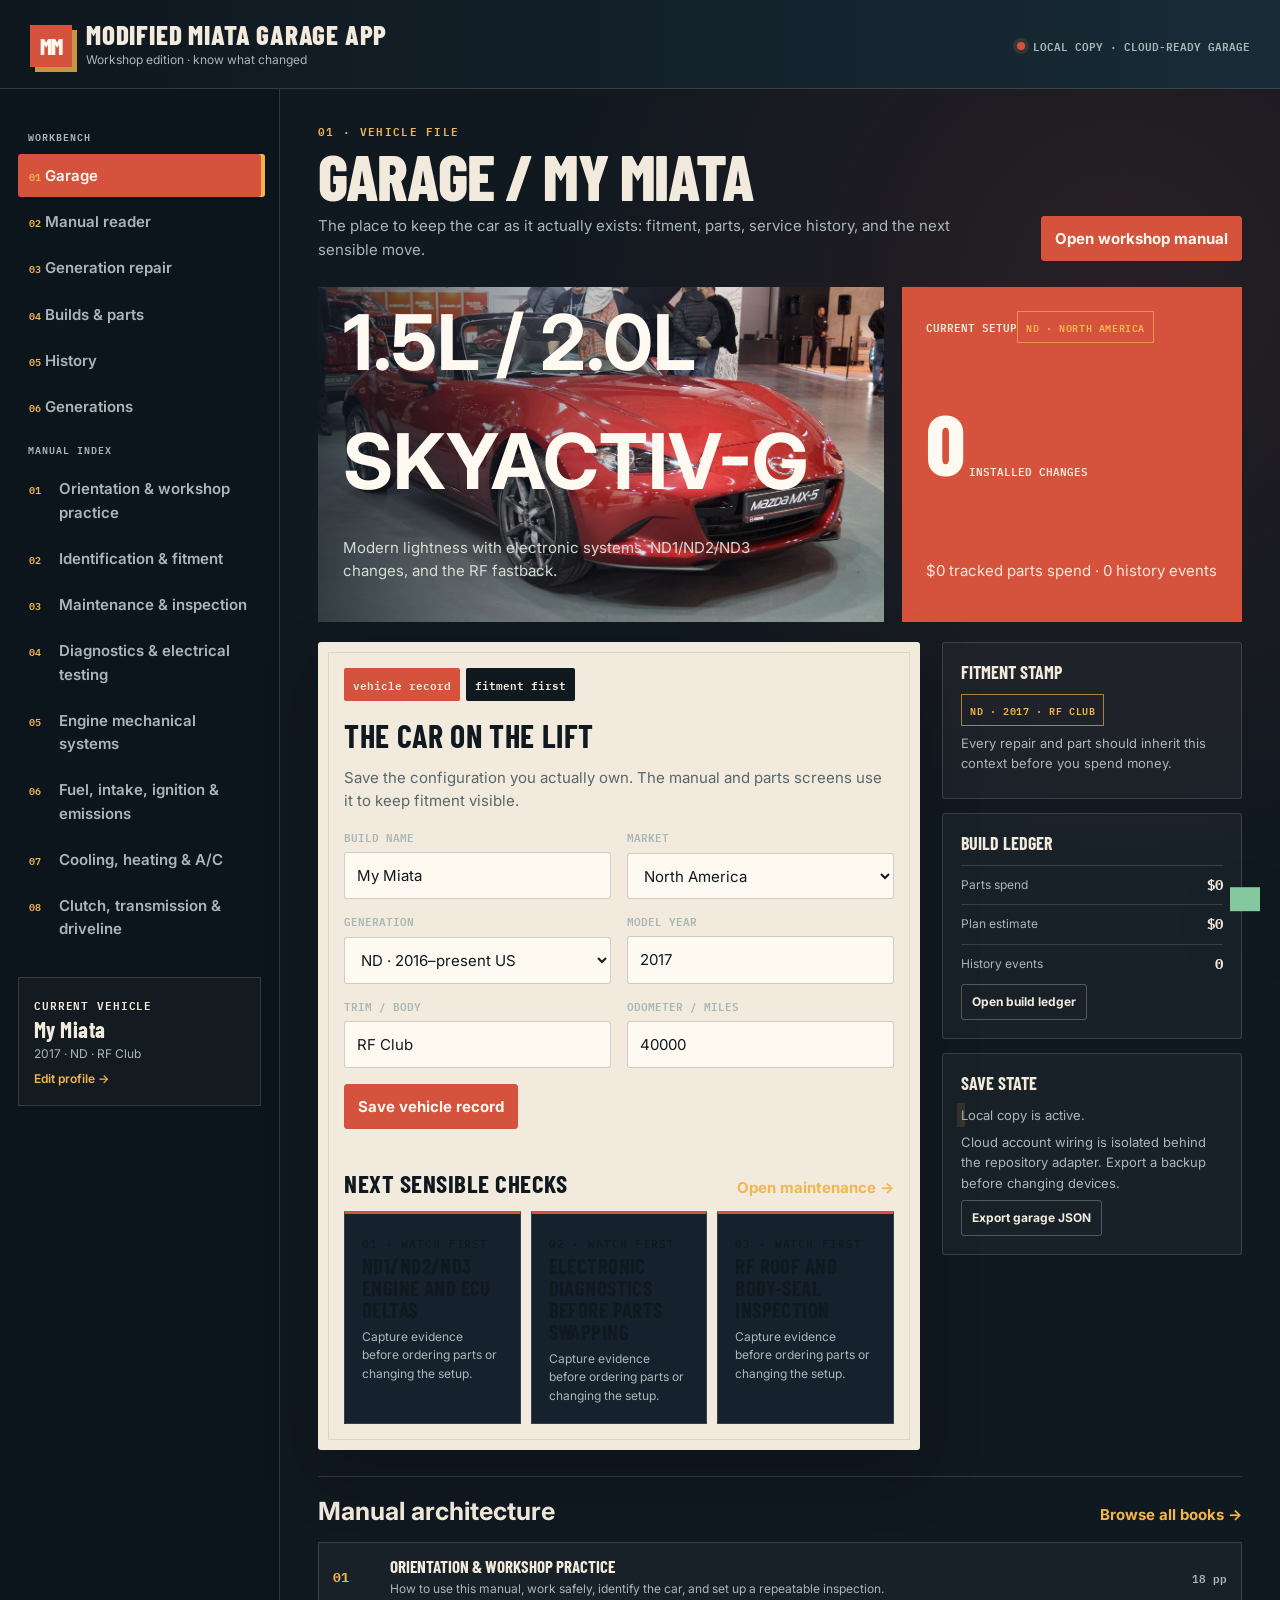
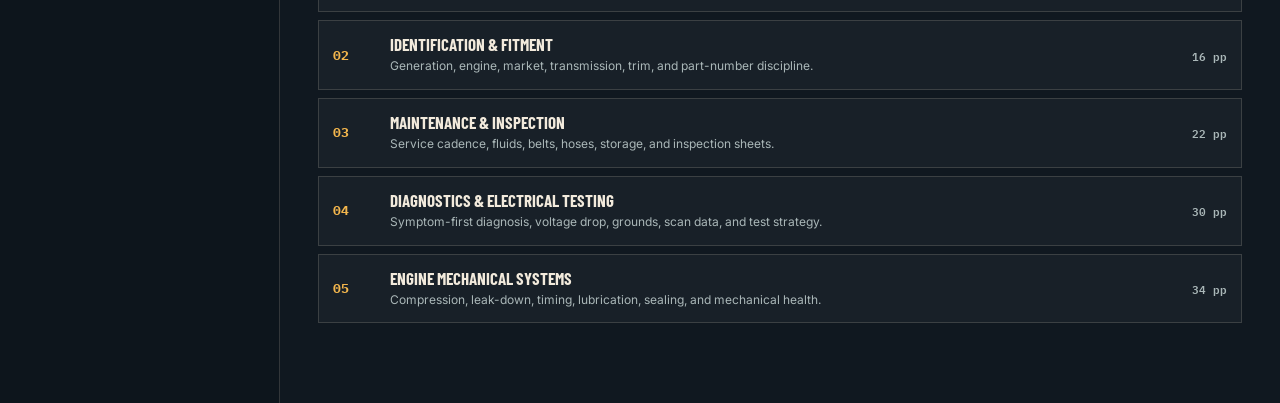
==== commit a7476511: "Rename product to Modified Miata Garage App Co-authored-by: Manus <dev-agent@manus.ai>" ====
--- a/index.html
+++ b/index.html
@@ -4,8 +4,8 @@
   <meta charset="utf-8">
   <meta name="viewport" content="width=device-width, initial-scale=1">
   <meta name="theme-color" content="#101820">
-  <meta name="description" content="The Miata Bible — a source-aware workshop manual, garage, and build planner for NA, NB, NC, and ND Miatas.">
-  <title>The Miata Bible — Workshop edition</title>
+  <meta name="description" content="Modified Miata Garage App — a source-aware workshop manual, garage, and build planner for NA, NB, NC, and ND Miatas.">
+  <title>Modified Miata Garage App — Workshop edition</title>
   <link rel="preconnect" href="https://fonts.googleapis.com">
   <link rel="preconnect" href="https://fonts.gstatic.com" crossorigin>
   <link href="https://fonts.googleapis.com/css2?family=Barlow+Condensed:wght@500;600;700;800&family=IBM+Plex+Mono:wght@500;600&family=Inter:wght@400;500;600;700&display=swap" rel="stylesheet">
@@ -14,7 +14,7 @@
 <body>
   <a class="skip-link" href="#main">Skip to content</a>
   <div id="app" aria-live="polite"></div>
-  <noscript><main class="noscript"><h1>The Miata Bible</h1><p>This workshop requires JavaScript for its manual reader, garage, and build tools.</p></main></noscript>
+  <noscript><main class="noscript"><h1>Modified Miata Garage App</h1><p>This workshop requires JavaScript for its manual reader, garage, and build tools.</p></main></noscript>
   <script type="module" src="app.js"></script>
 </body>
 </html>
--- a/styles.css
+++ b/styles.css
@@ -5,3 +5,7 @@
 @media(max-width:1080px){.app-shell{grid-template-columns:220px minmax(0,1fr)}.main{padding:24px}.workbench{grid-template-columns:1fr}.context-rail{grid-template-columns:repeat(3,1fr)}.photo-grid{grid-template-columns:repeat(2,1fr)}}
 @media(max-width:760px){.app-shell{display:block}.topbar{position:relative;padding:17px 18px}.brand-name{font-size:24px}.sync-pill{display:none}.rail{display:none}.main{padding:20px 15px 70px}.top-nav{display:flex;gap:3px;overflow:auto;margin:0 -15px 20px;padding:0 15px 8px}.top-nav button{white-space:nowrap;font-size:12px;padding:9px}.view-head{display:block;margin-bottom:20px}.view-title{font-size:48px}.hero-grid{grid-template-columns:1fr}.hero-photo{min-height:300px}.quick-grid,.build-grid,.context-rail{grid-template-columns:1fr}.photo-grid{grid-template-columns:1fr 1fr}.form-grid,.filter-bar{grid-template-columns:1fr}.sheet{padding:19px}.sheet:before{inset:7px}.chapter-row{grid-template-columns:34px minmax(0,1fr) 45px}.chapter-row strong{font-size:18px}.chapter-row small{font-size:11px}.generation-card img{height:130px}.generation-card h3{font-size:22px}.generation-card p{min-height:78px}}
 @media(prefers-reduced-motion:reduce){*,*::before,*::after{scroll-behavior:auto!important;transition-duration:.01ms!important;animation-duration:.01ms!important;animation-iteration-count:1!important}}
+
+/* Generation field manual and original circuit maps */
+.generation-copy h1{font:800 35px/1 var(--display);text-transform:uppercase;margin:28px 0 10px}.generation-copy h2{font:700 27px/1.03 var(--display);text-transform:uppercase;margin:25px 0 8px}.generation-copy h3{font:700 21px/1.05 var(--display);text-transform:uppercase;margin:21px 0 7px}.generation-copy h4{font:600 12px var(--mono);text-transform:uppercase;color:var(--vermilion-dark);margin:18px 0 6px}.generation-copy p{max-width:88ch}.generation-copy ul,.generation-copy ol{max-width:86ch;padding-left:24px}.generation-copy li{margin:7px 0}.generation-copy a{color:var(--vermilion-dark);font-weight:700}.diagram-source{margin:16px 0;padding:14px;background:#172630;color:#dce9e4;border-left:4px solid var(--amber);overflow:auto}.diagram-source pre{white-space:pre-wrap;font:12px/1.5 var(--mono);margin:9px 0 0}.circuit-stack{display:grid;gap:12px}.circuit-card{background:var(--ink-2);color:var(--paper);border:1px solid var(--line);padding:17px}.circuit-card h3{font:700 24px/1 var(--display);text-transform:uppercase;margin:8px 0}.circuit-card p{font-size:12px}.circuit-flow{display:flex;align-items:stretch;gap:7px;overflow:auto;padding:13px 0 5px}.circuit-node{min-width:112px;min-height:60px;display:grid;place-items:center;text-align:center;padding:9px;background:#243d4a;border:1px solid rgba(243,182,77,.7);color:var(--paper);font:600 11px/1.2 var(--mono)}.circuit-node:first-child{background:var(--vermilion);border-color:var(--vermilion);color:var(--white)}.circuit-node:last-of-type{background:#2d5549}.circuit-arrow{display:grid;place-items:center;color:var(--amber);font:700 20px var(--mono)}.diagram-caption{color:var(--muted)!important;font:600 10px var(--mono)!important;text-transform:uppercase;letter-spacing:.04em}.generation-copy .notice{color:var(--ink)}
+@media(max-width:760px){.circuit-flow{align-items:flex-start}.circuit-node{min-width:125px}.circuit-arrow{padding-top:18px}}
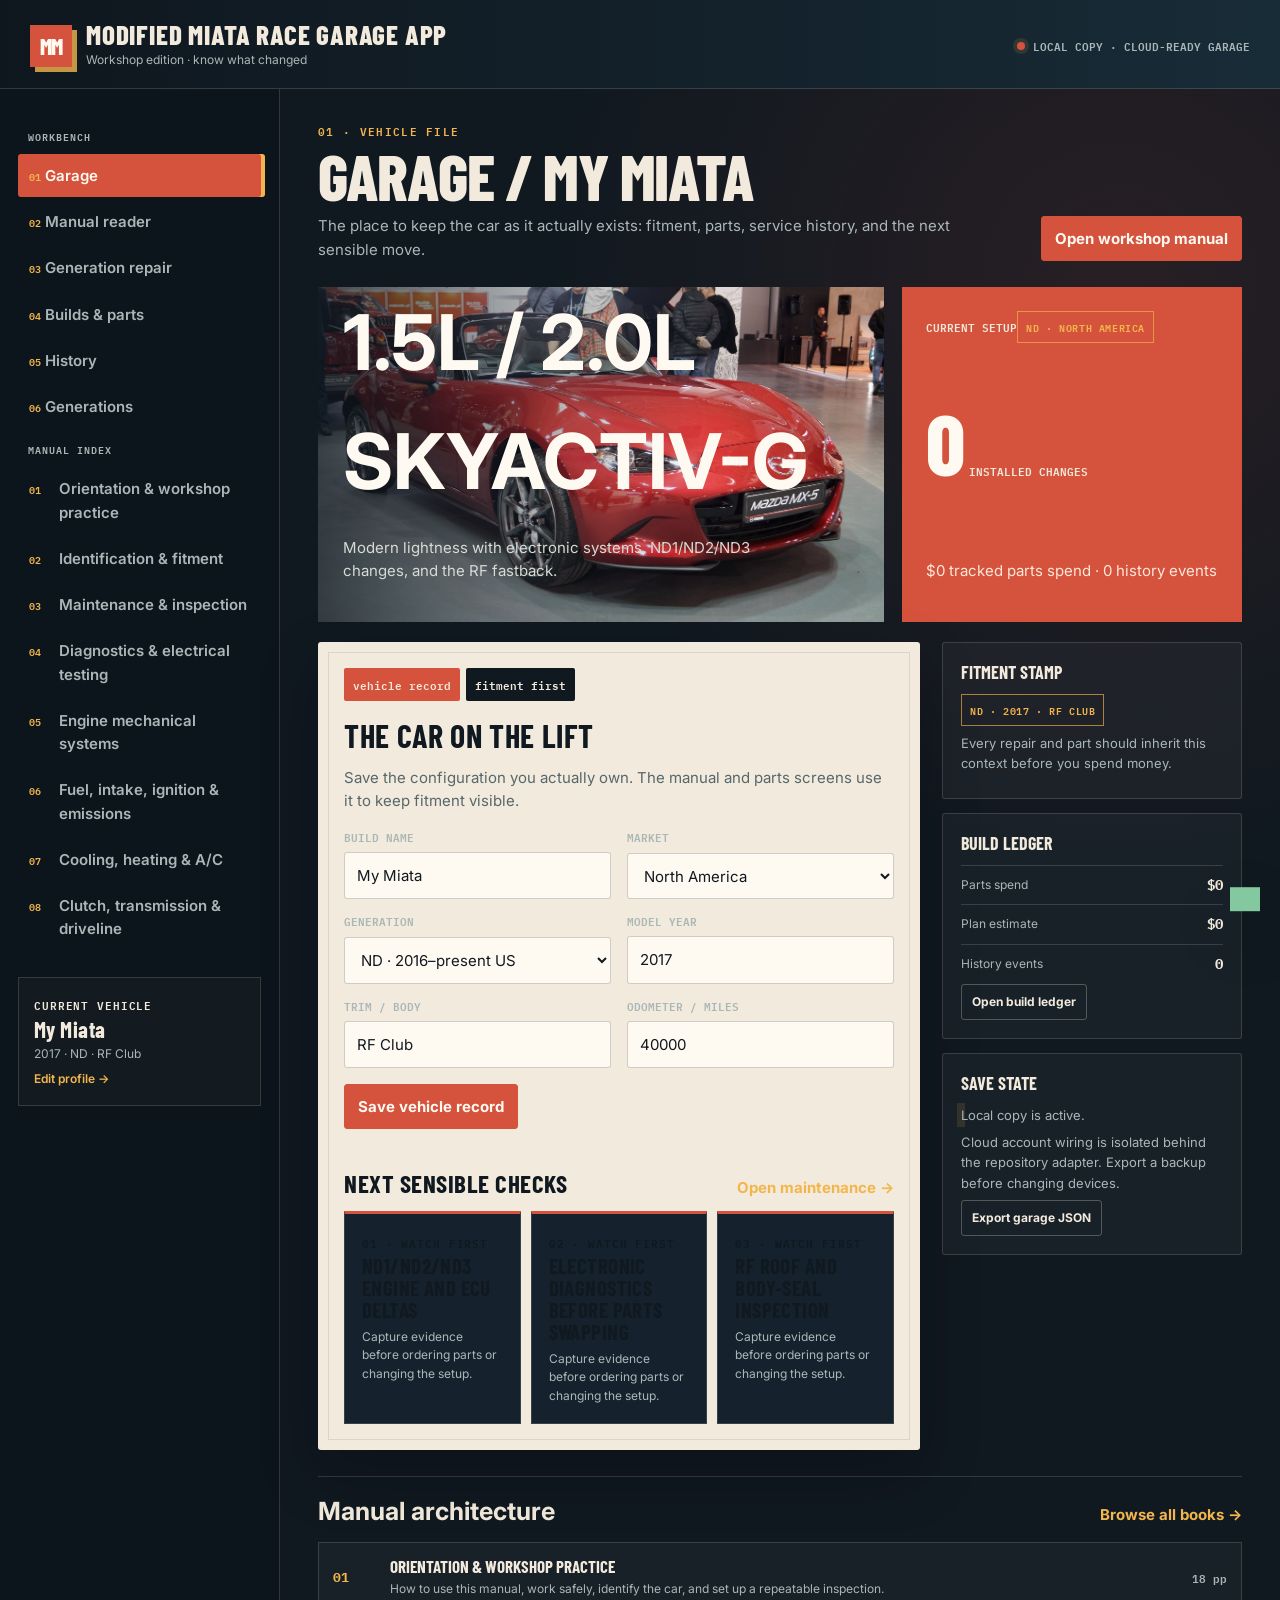
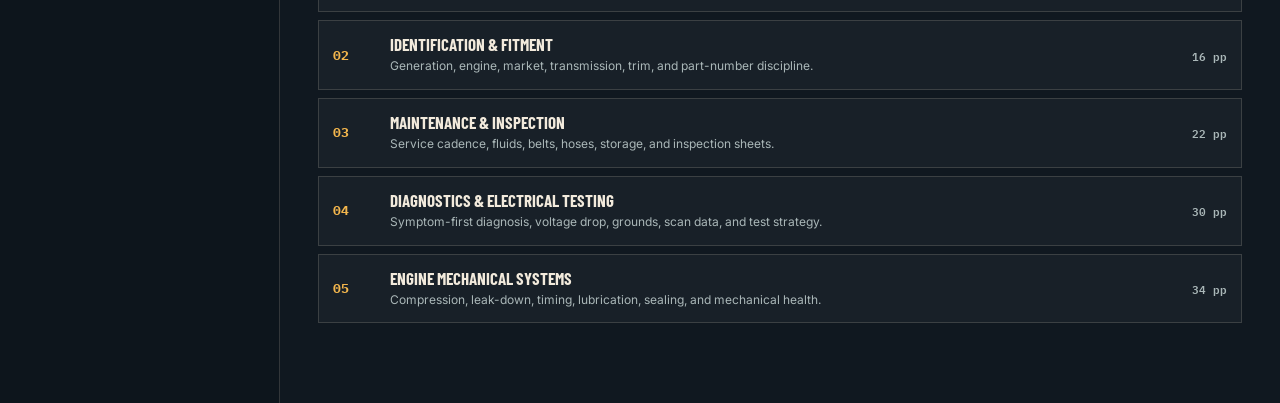
==== commit 3a11c04b: "Rename product to Modified Miata Race Garage App Co-authored-by: Manus <dev-agent@manus.ai>" ====
--- a/index.html
+++ b/index.html
@@ -4,8 +4,8 @@
   <meta charset="utf-8">
   <meta name="viewport" content="width=device-width, initial-scale=1">
   <meta name="theme-color" content="#101820">
-  <meta name="description" content="Modified Miata Garage App — a source-aware workshop manual, garage, and build planner for NA, NB, NC, and ND Miatas.">
-  <title>Modified Miata Garage App — Workshop edition</title>
+  <meta name="description" content="Modified Miata Race Garage App — a source-aware workshop manual, garage, and build planner for NA, NB, NC, and ND Miatas.">
+  <title>Modified Miata Race Garage App — Workshop edition</title>
   <link rel="preconnect" href="https://fonts.googleapis.com">
   <link rel="preconnect" href="https://fonts.gstatic.com" crossorigin>
   <link href="https://fonts.googleapis.com/css2?family=Barlow+Condensed:wght@500;600;700;800&family=IBM+Plex+Mono:wght@500;600&family=Inter:wght@400;500;600;700&display=swap" rel="stylesheet">
@@ -14,7 +14,7 @@
 <body>
   <a class="skip-link" href="#main">Skip to content</a>
   <div id="app" aria-live="polite"></div>
-  <noscript><main class="noscript"><h1>Modified Miata Garage App</h1><p>This workshop requires JavaScript for its manual reader, garage, and build tools.</p></main></noscript>
+  <noscript><main class="noscript"><h1>Modified Miata Race Garage App</h1><p>This workshop requires JavaScript for its manual reader, garage, and build tools.</p></main></noscript>
   <script type="module" src="app.js"></script>
 </body>
 </html>
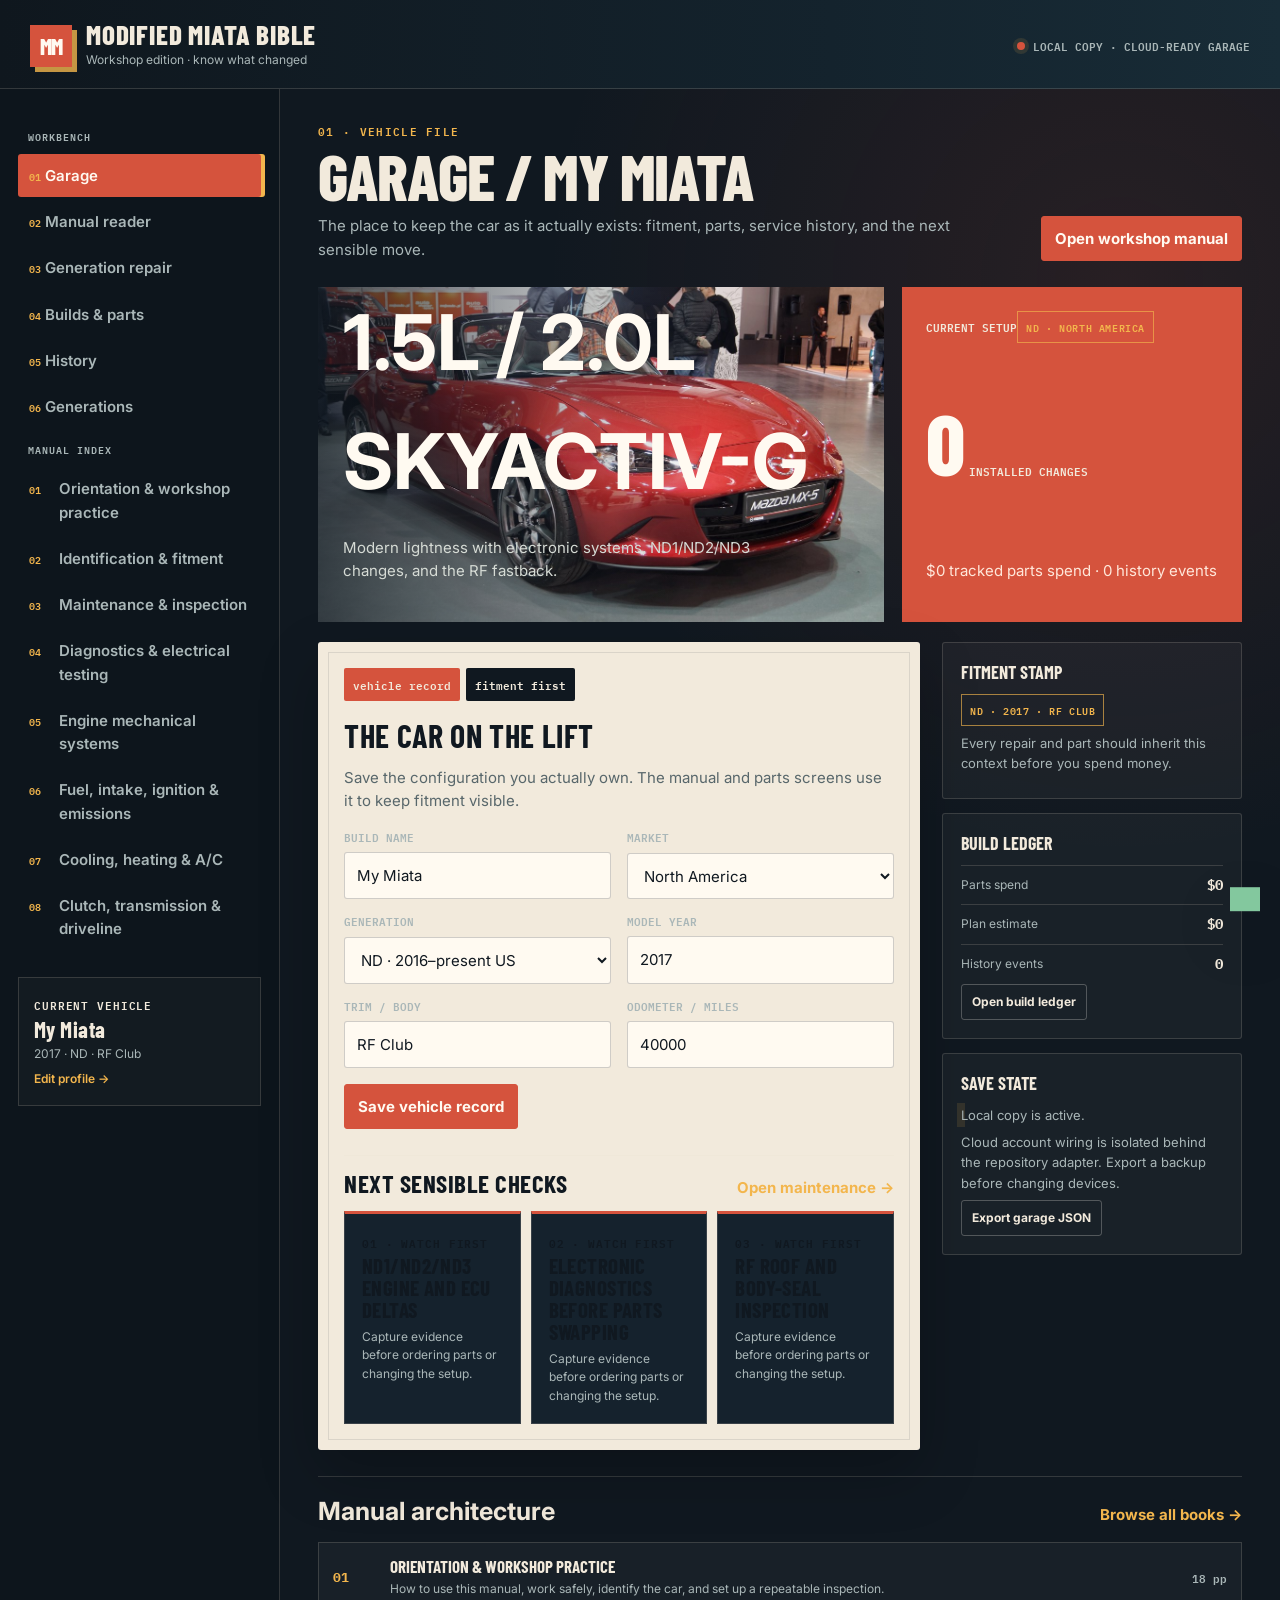
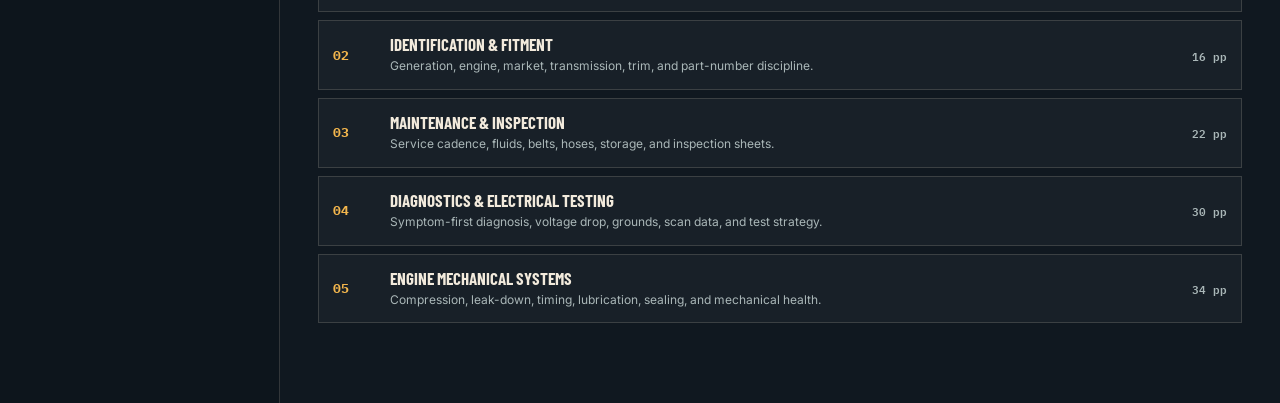
==== commit 3ea86792: "Finalize product name as Modified Miata Bible Co-authored-by: Manus <dev-agent@manus.ai>" ====
--- a/index.html
+++ b/index.html
@@ -4,8 +4,8 @@
   <meta charset="utf-8">
   <meta name="viewport" content="width=device-width, initial-scale=1">
   <meta name="theme-color" content="#101820">
-  <meta name="description" content="Modified Miata Race Garage App — a source-aware workshop manual, garage, and build planner for NA, NB, NC, and ND Miatas.">
-  <title>Modified Miata Race Garage App — Workshop edition</title>
+  <meta name="description" content="Modified Miata Bible — a source-aware workshop manual, garage, and build planner for NA, NB, NC, and ND Miatas.">
+  <title>Modified Miata Bible — Workshop edition</title>
   <link rel="preconnect" href="https://fonts.googleapis.com">
   <link rel="preconnect" href="https://fonts.gstatic.com" crossorigin>
   <link href="https://fonts.googleapis.com/css2?family=Barlow+Condensed:wght@500;600;700;800&family=IBM+Plex+Mono:wght@500;600&family=Inter:wght@400;500;600;700&display=swap" rel="stylesheet">
@@ -14,7 +14,7 @@
 <body>
   <a class="skip-link" href="#main">Skip to content</a>
   <div id="app" aria-live="polite"></div>
-  <noscript><main class="noscript"><h1>Modified Miata Race Garage App</h1><p>This workshop requires JavaScript for its manual reader, garage, and build tools.</p></main></noscript>
+  <noscript><main class="noscript"><h1>Modified Miata Bible</h1><p>This workshop requires JavaScript for its manual reader, garage, and build tools.</p></main></noscript>
   <script type="module" src="app.js"></script>
 </body>
 </html>
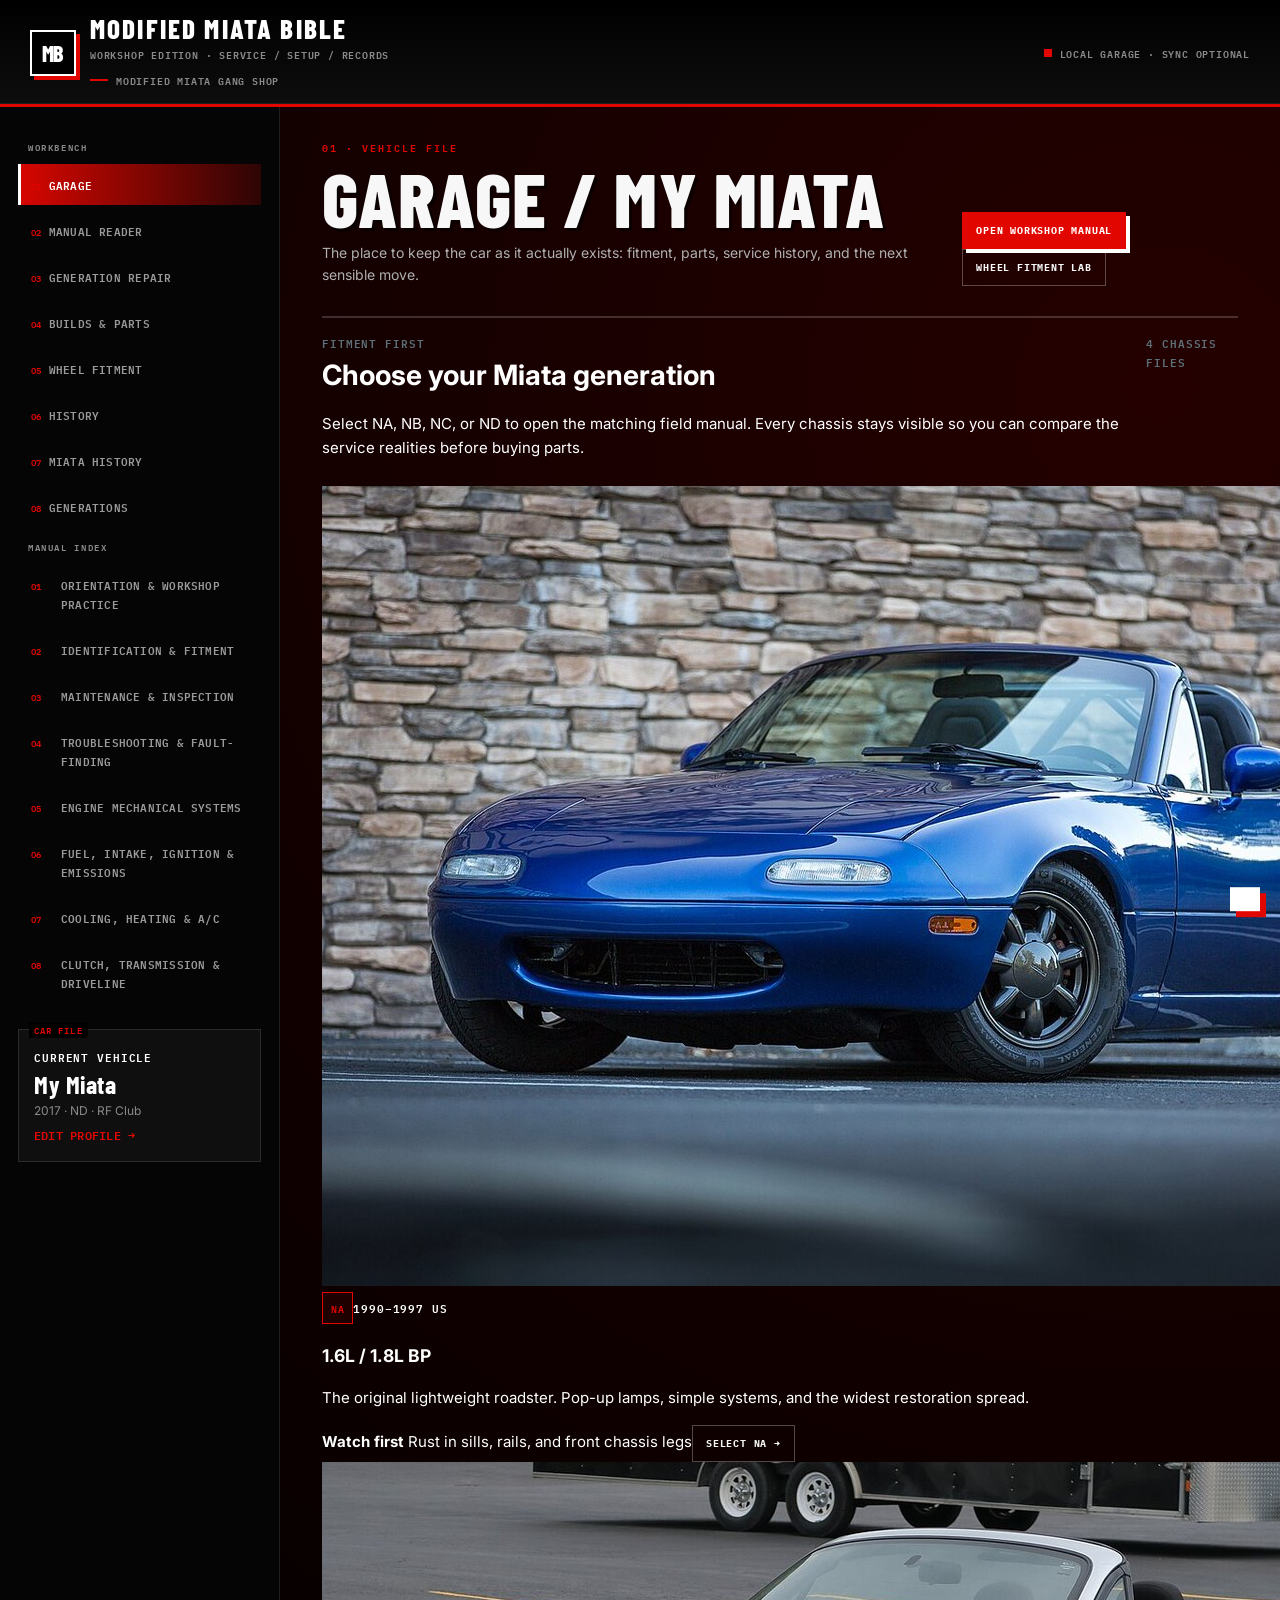
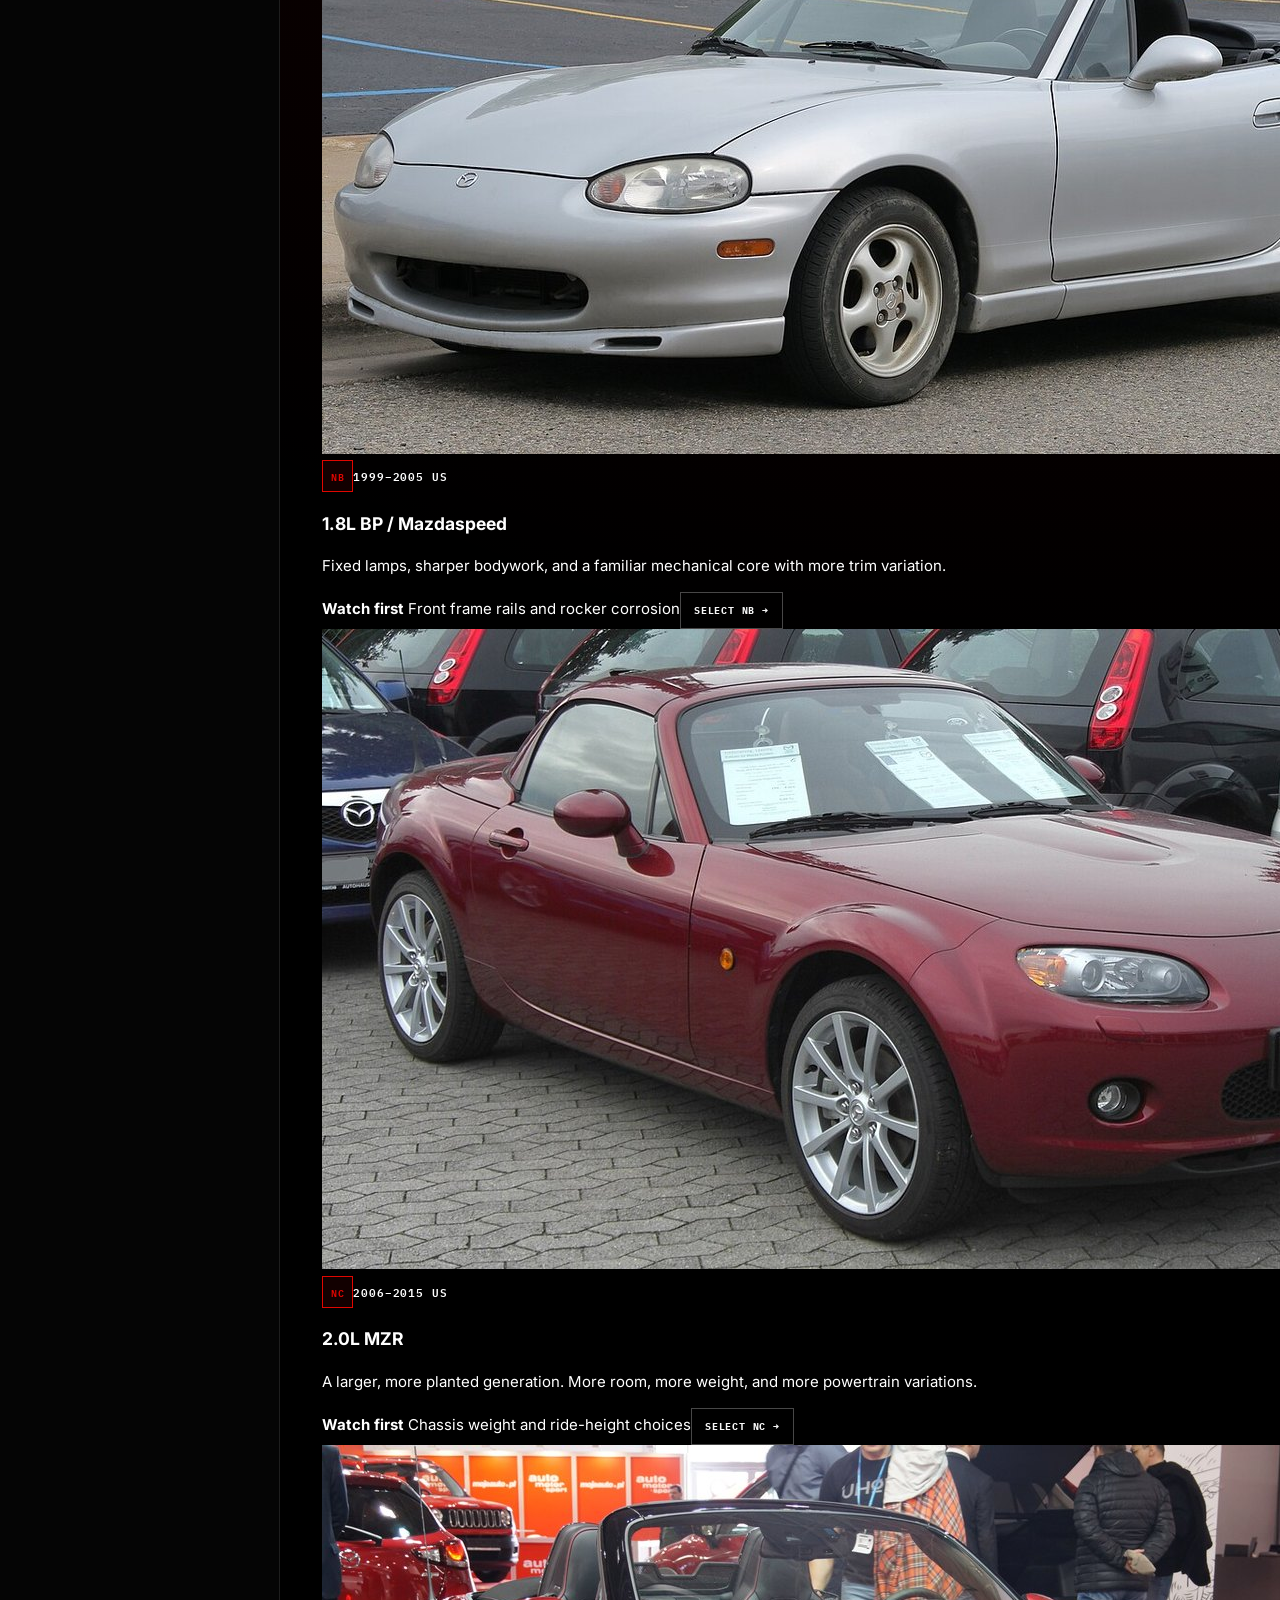
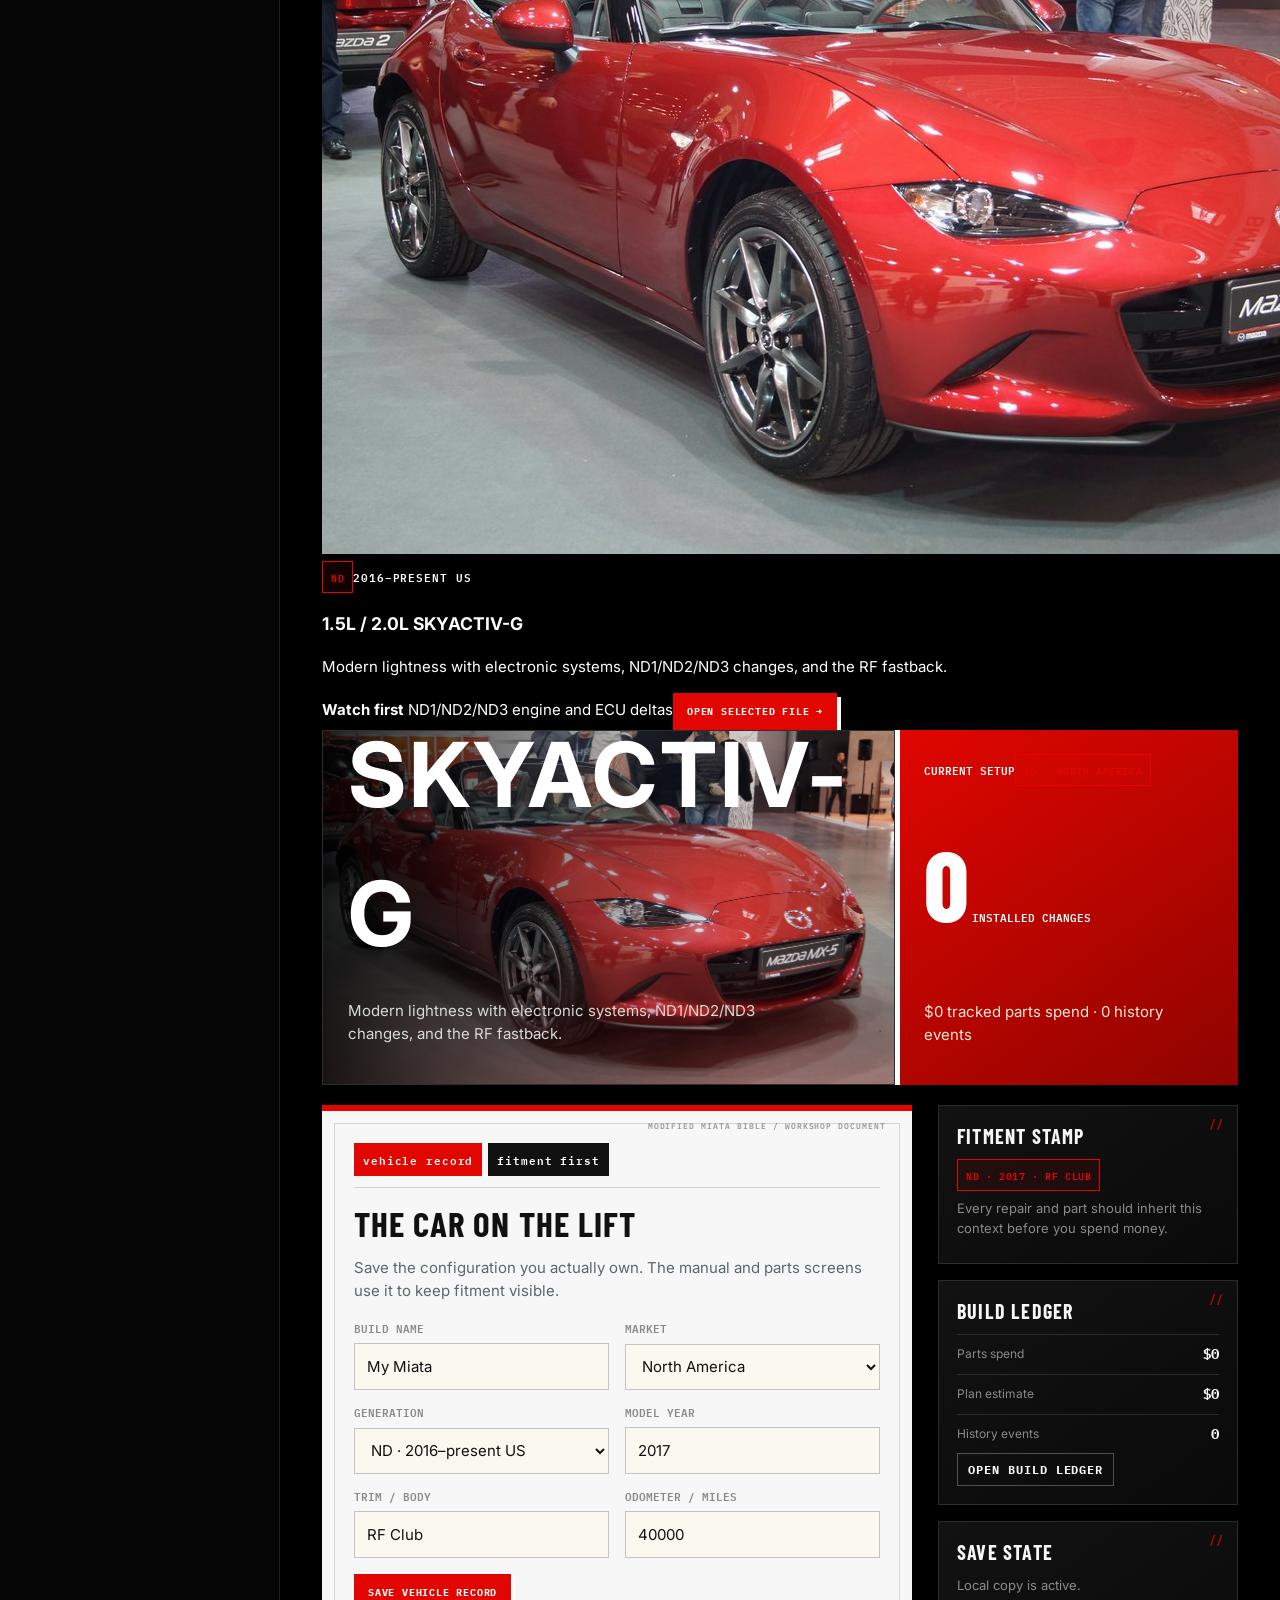
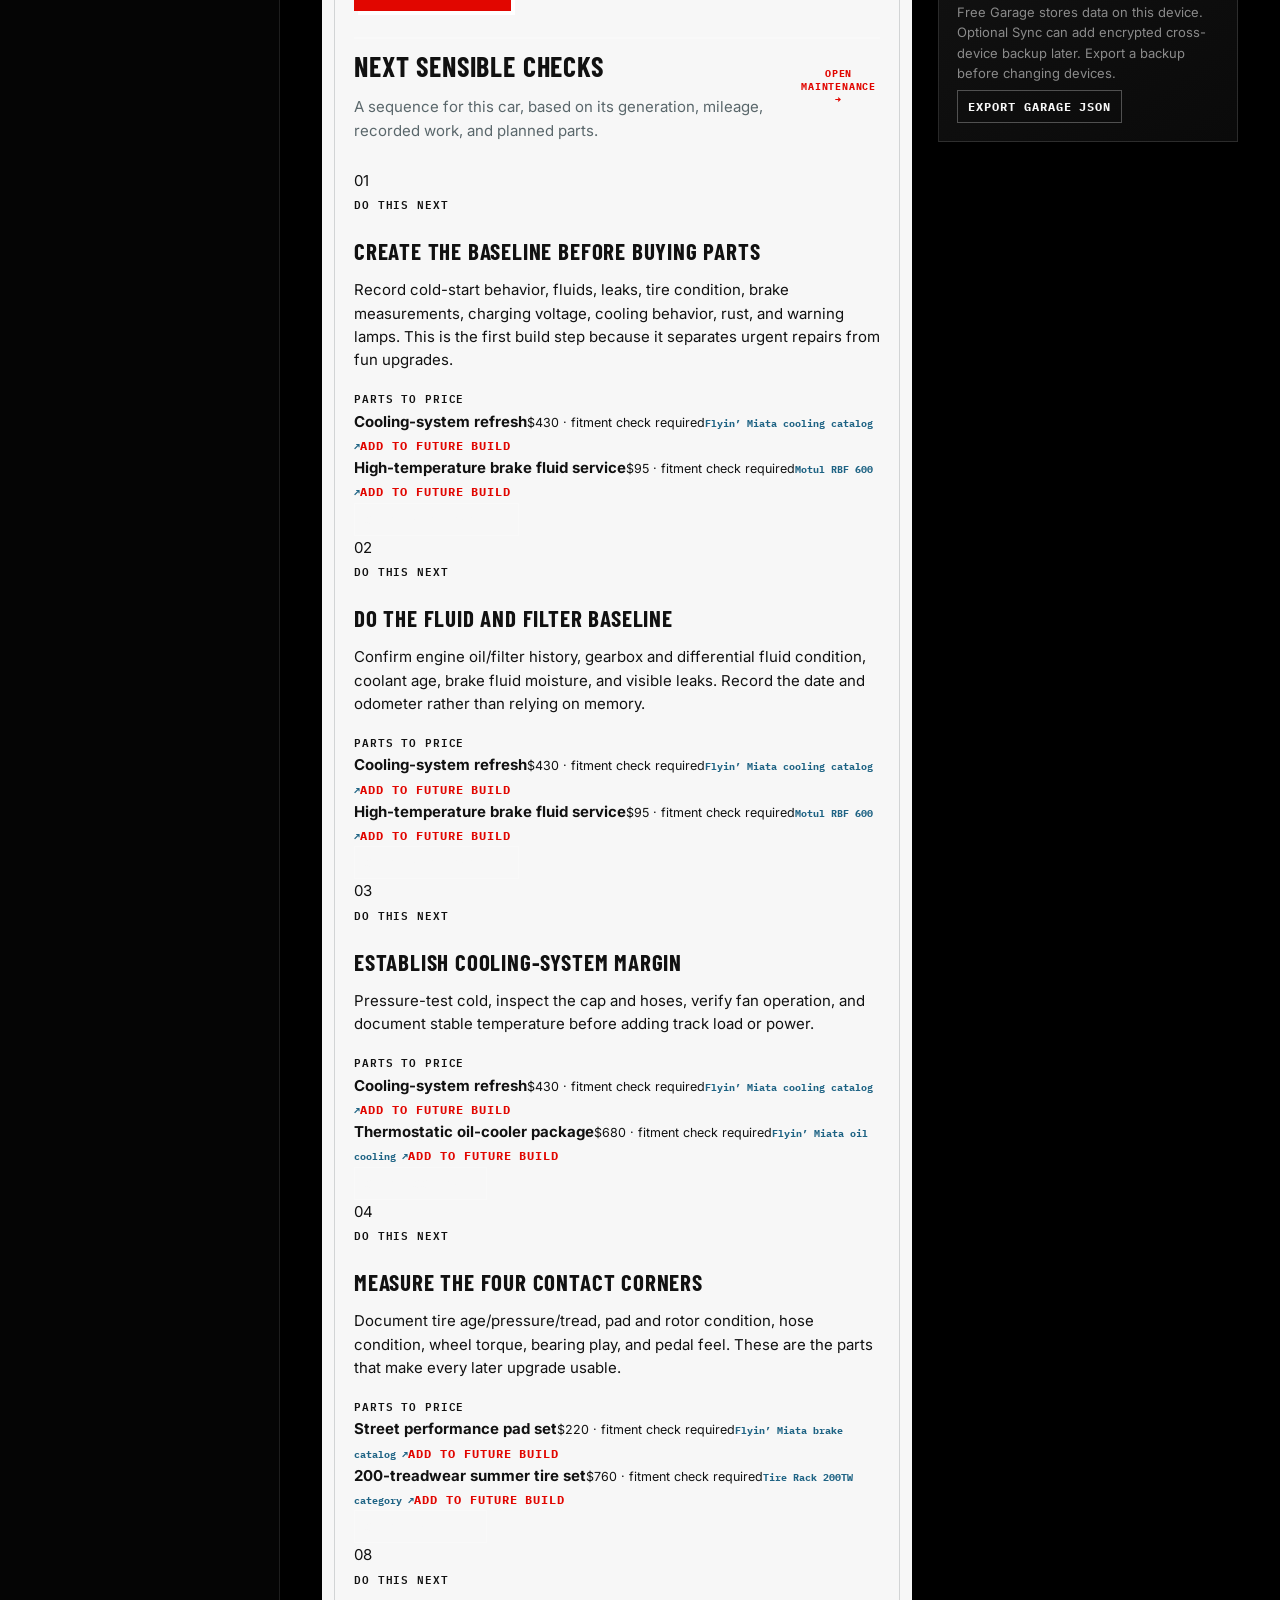
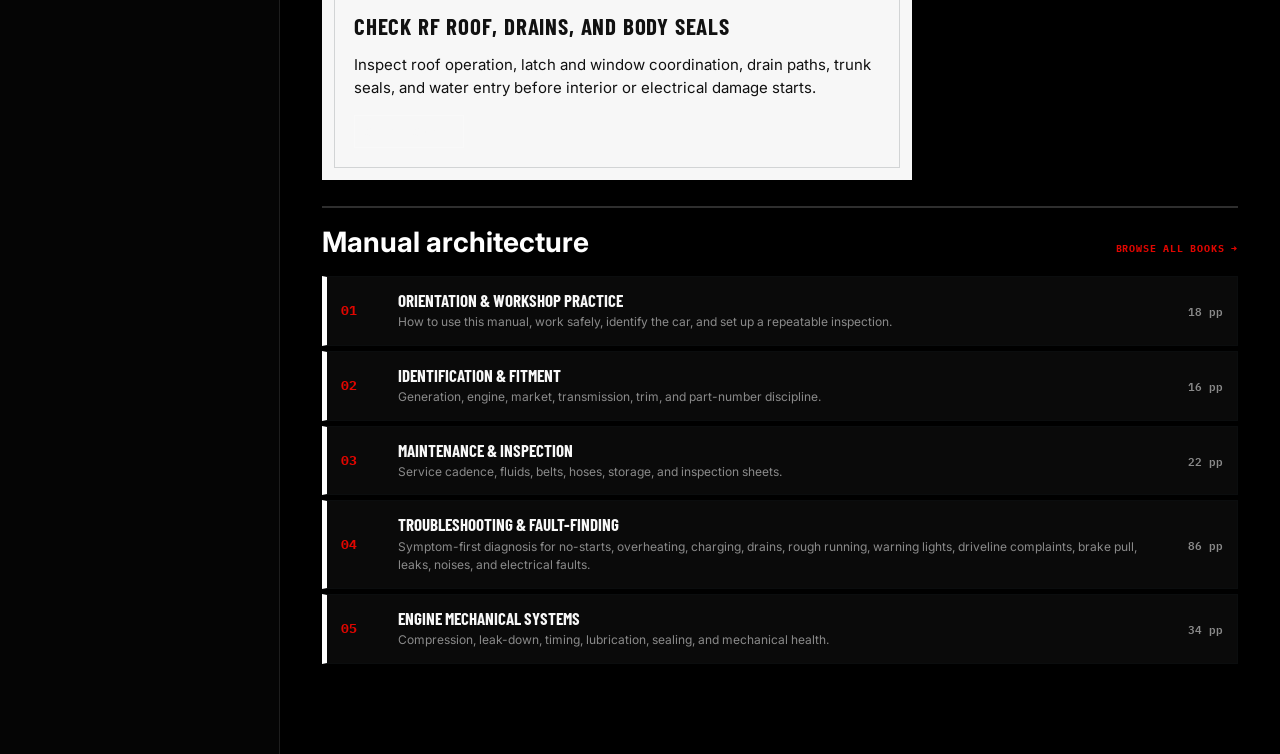
==== commit 8365bef4: "Align Bible app with Modified Miata Gang sibling brand Remap the workshop UI to the shop's black / w" ====
--- a/index.html
+++ b/index.html
@@ -3,8 +3,8 @@
 <head>
   <meta charset="utf-8">
   <meta name="viewport" content="width=device-width, initial-scale=1">
-  <meta name="theme-color" content="#101820">
-  <meta name="description" content="Modified Miata Bible — a source-aware workshop manual, garage, and build planner for NA, NB, NC, and ND Miatas.">
+  <meta name="theme-color" content="#000000">
+  <meta name="description" content="Modified Miata Bible — workshop companion for NA, NB, NC, and ND Miatas. Sibling app to Modified Miata Gang.">
   <title>Modified Miata Bible — Workshop edition</title>
   <link rel="preconnect" href="https://fonts.googleapis.com">
   <link rel="preconnect" href="https://fonts.gstatic.com" crossorigin>
--- a/styles.css
+++ b/styles.css
@@ -1,5 +1,47 @@
+/* Mobile manual-reader containment: headings, prose, lists, links, and source blocks must stay inside the sheet. */
+@media (max-width: 760px){
+  html,body,#app,.app-shell,.main,.view,.workbench,.sheet,.procedure-card,.procedure-body,.generation-copy{width:100%;max-width:100%;min-width:0;}
+  .main,.view,.workbench,.sheet,.procedure-card,.procedure-body,.generation-copy{overflow-x:hidden;}
+  .sheet>*,.procedure-card>* ,.procedure-body>* ,.generation-copy>*{max-width:100%;min-width:0;}
+  .generation-copy h1,.generation-copy h2,.generation-copy h3,.generation-copy h4,
+  .procedure-title,.procedure-body p,.procedure-body li,.generation-copy p,
+  .generation-copy li,.generation-copy strong,.generation-copy a{overflow-wrap:anywhere;word-break:normal;}
+  .generation-copy h1{font-size:clamp(27px,8vw,35px);line-height:.98;}
+  .generation-copy h2{font-size:clamp(23px,7vw,29px);line-height:1.02;}
+  .generation-copy h3{font-size:clamp(19px,6vw,23px);line-height:1.05;}
+  .generation-copy p,.generation-copy li{font-size:15px;line-height:1.58;}
+  .generation-copy ul,.generation-copy ol{padding-left:22px;max-width:100%;}
+  .generation-copy pre,.diagram-source pre{white-space:pre-wrap;overflow-wrap:anywhere;word-break:break-word;max-width:100%;}
+  .procedure-title{font-size:clamp(19px,6vw,25px);line-height:1.02;}
+  .procedure-card summary{max-width:100%;}
+  .procedure-meta{max-width:100%;}
+  .procedure-meta .meta-tag{overflow-wrap:anywhere;}
+}
+
+/* Mobile manual-reader containment: headings, prose, lists, links, and source blocks must stay inside the sheet. */
+@media (max-width: 760px){
+  html,body,#app,.app-shell,.main,.view,.workbench,.sheet,.procedure-card,.procedure-body,.generation-copy{width:100%;max-width:100%;min-width:0;}
+  .main,.view,.workbench,.sheet,.procedure-card,.procedure-body,.generation-copy{overflow-x:hidden;}
+  .sheet>*,.procedure-card>* ,.procedure-body>* ,.generation-copy>*{max-width:100%;min-width:0;}
+  .generation-copy h1,.generation-copy h2,.generation-copy h3,.generation-copy h4,
+  .procedure-title,.procedure-body p,.procedure-body li,.generation-copy p,
+  .generation-copy li,.generation-copy strong,.generation-copy a{overflow-wrap:anywhere;word-break:normal;}
+  .generation-copy h1{font-size:clamp(27px,8vw,35px);line-height:.98;}
+  .generation-copy h2{font-size:clamp(23px,7vw,29px);line-height:1.02;}
+  .generation-copy h3{font-size:clamp(19px,6vw,23px);line-height:1.05;}
+  .generation-copy p,.generation-copy li{font-size:15px;line-height:1.58;}
+  .generation-copy ul,.generation-copy ol{padding-left:22px;max-width:100%;}
+  .generation-copy pre,.diagram-source pre{white-space:pre-wrap;overflow-wrap:anywhere;word-break:break-word;max-width:100%;}
+  .procedure-title{font-size:clamp(19px,6vw,25px);line-height:1.02;}
+  .procedure-card summary{max-width:100%;}
+  .procedure-meta{max-width:100%;}
+  .procedure-meta .meta-tag{overflow-wrap:anywhere;}
+}
+
+
+
 :root{
-  --ink:#101820;--ink-2:#15222d;--ink-3:#1d303d;--paper:#f2eadc;--paper-2:#e7dccb;--steel:#9aabb0;--line:rgba(231,220,203,.17);--vermilion:#d5533d;--vermilion-dark:#a83d31;--amber:#f3b64d;--green:#83c89e;--white:#fffaf1;--muted:#aab7b8;--mono:'IBM Plex Mono',monospace;--display:'Barlow Condensed',Impact,sans-serif;--body:Inter,system-ui,sans-serif;--radius:3px;--shadow:0 24px 60px rgba(0,0,0,.22)
+  --ink:#101820;--ink-2:#18232d;--ink-3:#24323d;--paper:#f4f6f7;--paper-2:#e4e8eb;--steel:#aeb8bf;--line:rgba(228,232,235,.17);--vermilion:#a6192e;--vermilion-dark:#7d1021;--amber:#c6cbd0;--green:#75b798;--white:#ffffff;--muted:#aeb9c0;--blue:#3d7397;--mono:'IBM Plex Mono',monospace;--display:'Barlow Condensed',Impact,sans-serif;--body:Inter,system-ui,sans-serif;--radius:3px;--shadow:0 24px 60px rgba(0,0,0,.28)
 }
 *{box-sizing:border-box}html{scroll-behavior:smooth}body{margin:0;background:var(--ink);color:var(--paper);font:15px/1.55 var(--body)}button,input,select,textarea{font:inherit}button{cursor:pointer}a{color:inherit}button:focus-visible,input:focus-visible,select:focus-visible,textarea:focus-visible,a:focus-visible{outline:3px solid var(--amber);outline-offset:3px}.skip-link{position:fixed;left:16px;top:12px;z-index:20;padding:10px 14px;background:var(--amber);color:var(--ink);transform:translateY(-160%);font-weight:800}.skip-link:focus{transform:none}.noscript{padding:32px;max-width:760px;margin:auto}.app-shell{min-height:100vh;display:grid;grid-template-columns:280px minmax(0,1fr);grid-template-rows:auto 1fr}.topbar{grid-column:1/-1;display:flex;align-items:center;justify-content:space-between;gap:24px;padding:22px 30px 18px;border-bottom:1px solid var(--line);background:linear-gradient(90deg,#0f171e 0%,#14232d 65%,#182c37 100%);position:sticky;top:0;z-index:10}.brand-lockup{display:flex;align-items:center;gap:14px}.brand-mark{display:grid;place-items:center;width:42px;height:42px;background:var(--vermilion);color:var(--white);font:800 22px/1 var(--display);letter-spacing:-.04em;box-shadow:5px 5px 0 rgba(243,182,77,.8)}.eyebrow,.mono{font:600 11px var(--mono);letter-spacing:.08em;text-transform:uppercase}.brand-name{font:800 27px/.9 var(--display);letter-spacing:.03em;text-transform:uppercase}.brand-sub{color:var(--muted);font-size:12px;margin-top:5px}.sync-pill{display:flex;align-items:center;gap:8px;color:var(--muted);font:600 11px var(--mono);text-transform:uppercase}.sync-dot{width:8px;height:8px;background:var(--amber);border-radius:50%;box-shadow:0 0 0 4px rgba(243,182,77,.12)}.sync-dot.saved{background:var(--green)}.sync-dot.offline{background:var(--vermilion)}.rail{background:#0d151c;border-right:1px solid var(--line);padding:26px 18px 36px;min-height:calc(100vh - 86px)}.rail-label{color:var(--muted);font:600 10px var(--mono);text-transform:uppercase;letter-spacing:.1em;margin:12px 10px 9px}.rail nav{display:grid;gap:3px}.rail button,.top-nav button{border:0;background:transparent;color:var(--muted);text-align:left;padding:10px 11px;border-radius:var(--radius);font-weight:600}.rail button:hover,.rail button.active,.top-nav button:hover,.top-nav button.active{background:var(--vermilion);color:var(--white)}.rail button.active{box-shadow:4px 0 0 var(--amber)}.chapter-link{display:flex;gap:10px;align-items:baseline}.chapter-number{color:var(--amber);font:600 10px var(--mono);min-width:20px}.rail-vehicle{margin-top:26px;padding:15px;border:1px solid var(--line);background:rgba(255,255,255,.025)}.rail-vehicle strong{display:block;font:700 22px var(--display);letter-spacing:.02em}.rail-vehicle p{margin:3px 0;color:var(--muted);font-size:12px}.main{min-width:0;background:radial-gradient(circle at 84% 10%,rgba(213,83,61,.12),transparent 30%),var(--ink);padding:28px 38px 80px}.top-nav{display:none}.view{max-width:1440px;margin:0 auto}.view-head{display:flex;justify-content:space-between;align-items:flex-end;gap:24px;margin:4px 0 26px}.view-kicker{color:var(--amber);font:600 11px var(--mono);text-transform:uppercase;letter-spacing:.12em}.view-title{font:800 clamp(34px,5vw,68px)/.9 var(--display);text-transform:uppercase;letter-spacing:-.02em;margin:7px 0 0;color:var(--paper)}.view-deck{max-width:680px;color:var(--muted);margin:10px 0 0}.button{border:1px solid rgba(255,250,241,.25);background:transparent;color:var(--paper);padding:10px 13px;border-radius:var(--radius);font-weight:700}.button:hover{border-color:var(--amber);color:var(--amber)}.button.primary{background:var(--vermilion);border-color:var(--vermilion);color:var(--white)}.button.primary:hover{background:var(--vermilion-dark);border-color:var(--vermilion-dark)}.button.small{font-size:12px;padding:8px 10px}.button.text{padding:0;border:0;color:var(--amber)}.button.danger{border-color:rgba(213,83,61,.6);color:#ff9c89}.workbench{display:grid;grid-template-columns:minmax(0,1fr) 300px;gap:22px}.sheet{background:var(--paper);color:var(--ink);padding:26px;box-shadow:var(--shadow);border-radius:var(--radius);position:relative}.sheet:before{content:'';position:absolute;inset:10px;pointer-events:none;border:1px solid rgba(16,24,32,.1)}.sheet>*{position:relative}.sheet h2,.sheet h3{font-family:var(--display);text-transform:uppercase;letter-spacing:.02em}.sheet h2{font-size:32px;line-height:1;margin:0 0 12px}.sheet h3{font-size:23px;line-height:1.05;margin:24px 0 8px}.sheet p{max-width:78ch}.sheet .muted{color:#58676b}.index-tabs{display:flex;gap:6px;flex-wrap:wrap;margin-bottom:18px}.index-tab{font:600 11px var(--mono);background:var(--ink);color:var(--paper);padding:7px 9px;border-radius:2px}.index-tab.active{background:var(--vermilion)}.notice{border-left:4px solid var(--amber);background:rgba(243,182,77,.12);padding:12px 14px;margin:15px 0}.notice.danger{border-left-color:var(--vermilion);background:rgba(213,83,61,.11)}.notice.success{border-left-color:var(--green);background:rgba(131,200,158,.12)}.context-rail{display:grid;gap:14px;align-content:start}.context-card{border:1px solid var(--line);background:rgba(255,255,255,.04);padding:18px;border-radius:var(--radius)}.context-card h3{font:700 18px var(--display);text-transform:uppercase;margin:0 0 11px;color:var(--paper)}.context-card p{color:var(--muted);font-size:13px;margin:7px 0}.fitment-stamp{display:inline-flex;gap:7px;align-items:center;border:1px solid rgba(243,182,77,.65);color:var(--amber);padding:6px 8px;font:600 10px var(--mono);letter-spacing:.06em;text-transform:uppercase}.metric-row{display:flex;justify-content:space-between;gap:15px;border-top:1px solid var(--line);padding:10px 0;color:var(--muted);font-size:12px}.metric-row b{color:var(--paper);font:700 14px var(--mono)}.field{display:grid;gap:6px;margin:12px 0}.field label{font:600 11px var(--mono);text-transform:uppercase;color:var(--muted)}.field input,.field select,.field textarea,.search-input{width:100%;background:var(--ink-2);color:var(--paper);border:1px solid rgba(255,255,255,.16);border-radius:var(--radius);padding:11px 12px}.sheet .field input,.sheet .field select,.sheet .field textarea{background:#fffaf1;color:var(--ink);border-color:rgba(16,24,32,.2)}.field textarea{min-height:110px;resize:vertical}.form-grid{display:grid;grid-template-columns:repeat(2,minmax(0,1fr));gap:12px 16px}.form-grid .field{margin:0}.hero-grid{display:grid;grid-template-columns:1.25fr .75fr;gap:18px;margin-bottom:20px}.hero-photo{min-height:325px;position:relative;overflow:hidden;background:#192b37}.hero-photo img{width:100%;height:100%;object-fit:cover;display:block;filter:saturate(.85) contrast(1.05)}.hero-photo:after{content:'';position:absolute;inset:0;background:linear-gradient(90deg,rgba(16,24,32,.75),transparent 70%)}.hero-copy{position:absolute;left:25px;bottom:24px;z-index:1;max-width:470px}.hero-copy .eyebrow{color:var(--amber)}.hero-copy h2{color:var(--white);font-size:clamp(40px,6vw,82px);margin:8px 0 4px}.hero-copy p{color:#d6dbd5}.hero-stat{background:var(--vermilion);padding:24px;display:flex;flex-direction:column;justify-content:space-between}.hero-stat .eyebrow{color:#ffd8c7}.hero-stat strong{font:800 clamp(46px,7vw,86px)/.85 var(--display);color:var(--white);letter-spacing:-.04em}.hero-stat p{color:#ffe7da}.stat-label{font:600 11px var(--mono);text-transform:uppercase}.section-band{display:flex;justify-content:space-between;align-items:baseline;border-top:1px solid var(--line);padding-top:15px;margin:26px 0 12px}.section-band h2{margin:0;font-size:25px}.section-band a{color:var(--amber);font:600 11px var(--mono);text-decoration:none}.quick-grid{display:grid;grid-template-columns:repeat(3,1fr);gap:10px}.quick-card{padding:17px;background:var(--ink-2);border:1px solid var(--line);border-top:3px solid var(--vermilion);min-height:120px}.quick-card h3{font-size:21px;margin:0 0 7px}.quick-card p{font-size:12px;color:var(--muted);margin:0}.chapter-list{display:grid;gap:8px}.chapter-row{display:grid;grid-template-columns:45px minmax(0,1fr) 60px;gap:12px;align-items:center;padding:13px 14px;background:rgba(255,255,255,.035);border:1px solid var(--line);text-align:left;color:var(--paper)}.chapter-row:hover{border-color:var(--amber);background:rgba(255,255,255,.06)}.chapter-row .num{font:700 13px var(--mono);color:var(--amber)}.chapter-row strong{font:700 17px var(--display);text-transform:uppercase}.chapter-row small{display:block;color:var(--muted);font-size:12px}.chapter-row .pages{font:600 11px var(--mono);color:var(--muted);text-align:right}.filter-bar{display:grid;grid-template-columns:minmax(0,1fr) 180px 180px;gap:10px;margin-bottom:18px}.search-input{background:rgba(255,255,255,.05)}.procedure-list{display:grid;gap:10px}.procedure-card{border:1px solid rgba(16,24,32,.14);padding:17px;background:rgba(255,255,255,.38)}.procedure-card summary{cursor:pointer;list-style:none}.procedure-card summary::-webkit-details-marker{display:none}.procedure-card summary:after{content:'+';float:right;color:var(--vermilion);font:700 22px var(--mono)}.procedure-card[open] summary:after{content:'−'}.procedure-title{font:700 23px var(--display);text-transform:uppercase;line-height:1}.procedure-meta{display:flex;flex-wrap:wrap;gap:8px;margin:7px 0}.meta-tag{font:600 10px var(--mono);color:#5b6b6d;border:1px solid rgba(16,24,32,.2);padding:4px 6px}.procedure-body{border-top:1px solid rgba(16,24,32,.15);margin-top:12px;padding-top:12px}.procedure-body h4{font:700 12px var(--mono);text-transform:uppercase;letter-spacing:.06em;margin:17px 0 6px;color:var(--vermilion-dark)}.procedure-body ol{padding-left:22px}.procedure-body li{margin:7px 0}.procedure-body ul{padding-left:20px}.photo-grid{display:grid;grid-template-columns:repeat(4,1fr);gap:10px}.generation-card{background:var(--ink-2);border:1px solid var(--line);overflow:hidden}.generation-card img{width:100%;height:155px;object-fit:cover;display:block}.generation-card .generation-copy{padding:13px}.generation-card h3{font-size:26px;margin:8px 0 4px}.generation-card p{font-size:12px;color:var(--muted);min-height:58px;margin:0}.generation-card a{display:block;margin-top:10px;color:var(--amber);font:600 10px var(--mono);text-decoration:none}.build-grid{display:grid;grid-template-columns:repeat(2,1fr);gap:12px}.build-card{border:1px solid var(--line);padding:17px;background:rgba(255,255,255,.035)}.build-card h3{font:700 25px var(--display);text-transform:uppercase;margin:0 0 5px}.build-card p{color:var(--muted);font-size:13px;margin:0 0 13px}.part-row,.history-row{display:grid;grid-template-columns:1fr auto;gap:16px;align-items:center;border-bottom:1px solid rgba(16,24,32,.14);padding:13px 0}.part-row:last-child,.history-row:last-child{border-bottom:0}.part-row h3,.history-row h3{margin:0;font-size:22px}.part-row p,.history-row p{margin:3px 0 0;color:#58676b;font-size:12px}.price{font:600 14px var(--mono);white-space:nowrap}.empty-state{padding:28px 0;color:var(--muted)}.toast{position:fixed;right:20px;bottom:20px;background:var(--green);color:var(--ink);padding:12px 15px;font:700 12px var(--mono);box-shadow:var(--shadow);transform:translateY(130%);transition:transform .2s ease;z-index:30}.toast.show{transform:none}.mobile-menu{display:none}
 @media(max-width:1080px){.app-shell{grid-template-columns:220px minmax(0,1fr)}.main{padding:24px}.workbench{grid-template-columns:1fr}.context-rail{grid-template-columns:repeat(3,1fr)}.photo-grid{grid-template-columns:repeat(2,1fr)}}
@@ -9,3 +51,293 @@
 /* Generation field manual and original circuit maps */
 .generation-copy h1{font:800 35px/1 var(--display);text-transform:uppercase;margin:28px 0 10px}.generation-copy h2{font:700 27px/1.03 var(--display);text-transform:uppercase;margin:25px 0 8px}.generation-copy h3{font:700 21px/1.05 var(--display);text-transform:uppercase;margin:21px 0 7px}.generation-copy h4{font:600 12px var(--mono);text-transform:uppercase;color:var(--vermilion-dark);margin:18px 0 6px}.generation-copy p{max-width:88ch}.generation-copy ul,.generation-copy ol{max-width:86ch;padding-left:24px}.generation-copy li{margin:7px 0}.generation-copy a{color:var(--vermilion-dark);font-weight:700}.diagram-source{margin:16px 0;padding:14px;background:#172630;color:#dce9e4;border-left:4px solid var(--amber);overflow:auto}.diagram-source pre{white-space:pre-wrap;font:12px/1.5 var(--mono);margin:9px 0 0}.circuit-stack{display:grid;gap:12px}.circuit-card{background:var(--ink-2);color:var(--paper);border:1px solid var(--line);padding:17px}.circuit-card h3{font:700 24px/1 var(--display);text-transform:uppercase;margin:8px 0}.circuit-card p{font-size:12px}.circuit-flow{display:flex;align-items:stretch;gap:7px;overflow:auto;padding:13px 0 5px}.circuit-node{min-width:112px;min-height:60px;display:grid;place-items:center;text-align:center;padding:9px;background:#243d4a;border:1px solid rgba(243,182,77,.7);color:var(--paper);font:600 11px/1.2 var(--mono)}.circuit-node:first-child{background:var(--vermilion);border-color:var(--vermilion);color:var(--white)}.circuit-node:last-of-type{background:#2d5549}.circuit-arrow{display:grid;place-items:center;color:var(--amber);font:700 20px var(--mono)}.diagram-caption{color:var(--muted)!important;font:600 10px var(--mono)!important;text-transform:uppercase;letter-spacing:.04em}.generation-copy .notice{color:var(--ink)}
 @media(max-width:760px){.circuit-flow{align-items:flex-start}.circuit-node{min-width:125px}.circuit-arrow{padding-top:18px}}
+
+/* Recommended parts / sponsor-ready editorial layer */
+.recommendation-panel{margin:24px 0 28px;padding:18px;border:1px solid rgba(16,24,32,.16);background:linear-gradient(135deg,rgba(246,241,231,.72),rgba(255,255,255,.58));}
+.recommendation-list{display:grid;gap:10px;}
+.recommendation-card{display:flex;align-items:flex-start;justify-content:space-between;gap:18px;padding:14px 0;border-top:1px solid rgba(16,24,32,.14);}
+.recommendation-card:first-child{border-top:0;}
+.recommendation-card h5{margin:4px 0 5px;font-size:17px;}
+.recommendation-card p{margin:0;max-width:70ch;color:#58676b;font-size:14px;line-height:1.55;}
+.recommendation-card .button{flex:none;white-space:nowrap;}
+.recommendation-disclosure{margin:16px 0 0;color:#58676b;font-size:12px;line-height:1.5;}
+@media (max-width:700px){.recommendation-card{display:block}.recommendation-card .button{display:inline-block;margin-top:10px}}
+
+/* Estimated Build planner */
+.build-tabs{display:flex;gap:8px;flex-wrap:wrap;margin:0 0 18px}
+.custom-part-form{display:grid;grid-template-columns:minmax(0,1fr) 170px auto;gap:10px;align-items:end;padding:15px;background:rgba(16,24,32,.06);border:1px solid rgba(16,24,32,.14);margin:16px 0 20px}
+.custom-part-form .field{margin:0}
+.suggestion-card{display:grid;grid-template-columns:minmax(0,1fr) auto;gap:10px;padding:13px 0;border-top:1px solid var(--line)}
+.suggestion-card:first-of-type{border-top:0}
+.suggestion-card h3{font:700 20px/1 var(--display);text-transform:uppercase;margin:5px 0}
+.suggestion-card p{margin:0;color:var(--muted);font-size:12px;line-height:1.45}
+.suggestion-card.required h3{color:var(--vermilion)}
+.suggestion-card.recommended h3{color:var(--amber)}
+.suggestion-actions{display:grid;align-content:start;justify-items:end;gap:7px}
+.suggestion-actions strong{font:700 13px var(--mono);color:var(--paper)}
+@media(max-width:760px){.custom-part-form{grid-template-columns:1fr}.suggestion-card{display:block}.suggestion-actions{display:flex;align-items:center;justify-content:space-between;margin-top:9px}}
+
+/* Top recommendation cards and delivered-cost estimates */
+.top-recommendations{margin:20px 0 24px;padding:18px;background:rgba(16,24,32,.045);border:1px solid rgba(16,24,32,.14)}
+.top-rec-grid{display:grid;grid-template-columns:repeat(3,minmax(0,1fr));gap:10px}
+.top-rec-card{display:flex;flex-direction:column;gap:8px;padding:15px;background:var(--ink-2);color:var(--paper);border-top:3px solid var(--vermilion)}
+.top-rec-card h3{font:700 23px/1 var(--display);text-transform:uppercase;margin:2px 0}
+.top-rec-card p{font-size:12px;color:var(--muted);margin:0;flex:1}
+.top-rec-cost{display:grid;gap:4px;border-top:1px solid var(--line);padding-top:10px;font:600 11px var(--mono);color:var(--muted)}
+.top-rec-cost span{display:flex;justify-content:space-between;gap:10px}.top-rec-cost b{color:var(--paper)}.top-rec-cost strong{color:var(--amber);font-size:13px;margin-top:3px}
+.top-rec-actions{display:flex;justify-content:space-between;gap:10px;align-items:center;flex-wrap:wrap;margin-top:4px}
+@media(max-width:1080px){.top-rec-grid{grid-template-columns:1fr}}
+
+/* Factory Pit Wall visual overhaul */
+:root{--factory-paper:#f2eee4;--factory-paper-deep:#d8d2c4;--pit-blue:#2f6c8f;--pit-blue-bright:#70b5d1;--pit-red:#bd1e2d;--pit-yellow:#e3c84e;--graphite:#0a1015;--graphite-2:#111b23;--graphite-3:#1a2730;--rule-blue:rgba(112,181,209,.25);--paper-ink:#17212a}
+body{background-color:var(--graphite);background-image:linear-gradient(rgba(112,181,209,.055) 1px,transparent 1px),linear-gradient(90deg,rgba(112,181,209,.055) 1px,transparent 1px);background-size:32px 32px;color:#eef3f1}
+.topbar{padding:16px 30px 14px;background:linear-gradient(180deg,#0b131a,#101d25);border-bottom:1px solid var(--rule-blue);box-shadow:0 8px 0 rgba(189,30,45,.16)}
+.topbar:after{content:'';position:absolute;left:0;right:0;bottom:-4px;height:3px;background:linear-gradient(90deg,var(--pit-red) 0 38%,var(--pit-yellow) 38% 42%,var(--pit-blue) 42% 100%);opacity:.95}
+.brand-mark{width:46px;height:46px;background:var(--pit-red);box-shadow:5px 5px 0 var(--pit-yellow);border:1px solid rgba(255,255,255,.25)}
+.brand-name{letter-spacing:.075em}.brand-sub{font:600 10px var(--mono);letter-spacing:.06em;text-transform:uppercase;color:#9eb4bd}
+.sync-pill{font-size:10px;letter-spacing:.08em}.sync-dot{border-radius:0;transform:rotate(45deg);width:8px;height:8px;background:var(--pit-yellow);box-shadow:none}
+.rail{background:linear-gradient(180deg,#0b131a,#0d1921);border-right:1px solid var(--rule-blue);padding-top:23px}.rail-label{color:var(--pit-blue-bright);font-size:9px;letter-spacing:.18em}.rail nav{gap:5px}.rail button,.top-nav button{border-radius:0;border-left:3px solid transparent;padding:11px 10px;color:#9aaab0;font:600 11px var(--mono);letter-spacing:.02em;text-transform:uppercase}.rail button:hover,.rail button.active,.top-nav button:hover,.top-nav button.active{background:linear-gradient(90deg,rgba(189,30,45,.95),rgba(189,30,45,.2));color:#fff;border-left-color:var(--pit-yellow)}.rail button.active{box-shadow:none}.chapter-number{color:var(--pit-yellow);font-size:9px}.rail-vehicle{border-radius:0;background:rgba(112,181,209,.06);border-color:var(--rule-blue);position:relative}.rail-vehicle:before{content:'CAR FILE';position:absolute;top:-8px;left:10px;background:var(--graphite);padding:0 5px;color:var(--pit-yellow);font:600 9px var(--mono);letter-spacing:.12em}.rail-vehicle strong{font-size:25px}
+.main{padding:32px 42px 90px;background:radial-gradient(circle at 86% 5%,rgba(189,30,45,.18),transparent 26%),linear-gradient(135deg,rgba(47,108,143,.08),transparent 40%)}
+.view-head{margin:2px 0 30px}.view-kicker{color:var(--pit-yellow);font-size:10px;letter-spacing:.2em}.view-title{font-size:clamp(42px,6vw,82px);letter-spacing:.015em;text-shadow:4px 4px 0 rgba(0,0,0,.32)}.view-deck{max-width:720px;color:#a9bac0;font-size:14px}
+.button{border-radius:0;text-transform:uppercase;font:700 10px var(--mono);letter-spacing:.06em;padding:11px 13px}.button.primary{background:var(--pit-red);border-color:var(--pit-red);box-shadow:4px 4px 0 rgba(227,200,78,.8)}.button.primary:hover{background:#8f1522;border-color:#8f1522}.button:hover{transform:translate(-1px,-1px);transition:transform 160ms cubic-bezier(.23,1,.32,1),border-color 160ms ease}.button:active{transform:scale(.97)}
+.workbench{gap:26px}.sheet{background:var(--factory-paper);color:var(--paper-ink);border-radius:0;padding:32px;box-shadow:16px 18px 0 rgba(0,0,0,.18),0 24px 60px rgba(0,0,0,.28);border-top:7px solid var(--pit-red)}.sheet:before{inset:12px;border:1px solid rgba(23,33,42,.16)}.sheet:after{content:'FACTORY PIT WALL / SERVICE DOCUMENT';position:absolute;right:26px;top:9px;color:rgba(23,33,42,.42);font:600 8px var(--mono);letter-spacing:.12em}.sheet h2{font-size:35px;letter-spacing:.03em}.sheet h3{letter-spacing:.035em}.sheet .muted{color:#5a676b}.index-tabs{border-bottom:1px solid rgba(23,33,42,.18);padding-bottom:11px}.index-tab{border-radius:0;background:#14242d;color:#e9eee9;letter-spacing:.08em}.index-tab.active{background:var(--pit-red)}
+.context-rail{gap:16px}.context-card{border-radius:0;background:linear-gradient(145deg,var(--graphite-2),#0d161d);border-color:var(--rule-blue);box-shadow:6px 6px 0 rgba(0,0,0,.18);position:relative}.context-card:before{content:'//';position:absolute;right:14px;top:10px;color:var(--pit-blue-bright);font:700 12px var(--mono);opacity:.7}.context-card h3{font:700 20px var(--display);letter-spacing:.06em}.metric-row{border-top-color:var(--rule-blue)}.fitment-stamp{border-radius:0;border-color:var(--pit-yellow);color:var(--pit-yellow);background:rgba(227,200,78,.06)}
+.hero-grid{gap:0;box-shadow:12px 12px 0 rgba(0,0,0,.2)}.hero-photo{min-height:355px;background:#101a20;border:1px solid var(--rule-blue)}.hero-photo:after{background:linear-gradient(90deg,rgba(8,14,19,.84),rgba(8,14,19,.05) 75%),linear-gradient(0deg,rgba(189,30,45,.28),transparent 42%)}.hero-copy h2{font-size:clamp(48px,7vw,94px);letter-spacing:.035em}.hero-stat{border-left:5px solid var(--pit-yellow);background:linear-gradient(145deg,var(--pit-red),#7d1221)}.hero-stat strong{font-size:clamp(50px,8vw,98px)}
+.section-band{border-top:2px solid var(--pit-blue);padding-top:13px}.section-band h2{font-size:28px}.section-band .eyebrow{color:#5d7077}.quick-card,.build-card{border-radius:0;background:linear-gradient(145deg,#17262f,#0e171e);border-color:var(--rule-blue);border-top:3px solid var(--pit-red);box-shadow:4px 4px 0 rgba(0,0,0,.16)}.quick-card h3,.build-card h3{letter-spacing:.04em}.chapter-list{gap:5px}.chapter-row{border-radius:0;background:rgba(23,33,42,.055);border-left:5px solid var(--pit-blue);border-color:rgba(23,33,42,.15)}.chapter-row:hover{border-left-color:var(--pit-red);background:rgba(189,30,45,.08)}.chapter-row .num{color:#8e1b2a}
+.procedure-card{border-radius:0;background:rgba(255,255,255,.42);border-left:4px solid var(--pit-blue);box-shadow:3px 3px 0 rgba(23,33,42,.08)}.procedure-card[open]{border-left-color:var(--pit-red)}.procedure-title{letter-spacing:.04em}.procedure-card summary:after{color:var(--pit-red)}.procedure-body h4{color:#173f59}.notice{border-radius:0;border-left-width:5px}.notice.danger{border-left-color:var(--pit-red)}
+.photo-grid{gap:0;background:#111d24;padding:8px}.generation-card{border-radius:0;border-color:var(--rule-blue);background:#14232b}.generation-card img{filter:saturate(.72) contrast(1.08);height:175px}.generation-card .generation-copy{padding:15px}.generation-card h3{letter-spacing:.06em}.generation-card a{color:var(--pit-yellow)}
+.top-recommendations{border-radius:0;background:linear-gradient(135deg,#d7d0c0,#f1ede2);border:0;border-top:5px solid var(--pit-red);box-shadow:7px 7px 0 rgba(23,33,42,.14)}.top-rec-card{border-radius:0;background:linear-gradient(145deg,#17262f,#101a21);border-top-color:var(--pit-red);box-shadow:3px 3px 0 rgba(0,0,0,.15)}.top-rec-card h3{letter-spacing:.04em}.top-rec-cost strong{color:var(--pit-yellow)}
+.custom-part-form{border-radius:0;background:rgba(47,108,143,.08);border:1px solid rgba(47,108,143,.32)}.field input,.field select,.field textarea,.search-input{border-radius:0}.sheet .field input,.sheet .field select,.sheet .field textarea{background:#fbf8ef;border-color:rgba(23,33,42,.24)}
+.toast{border-radius:0;background:var(--pit-yellow);box-shadow:6px 6px 0 rgba(0,0,0,.25)}
+@media(max-width:760px){.main{padding:22px 15px 70px}.sheet{padding:22px 18px}.sheet:after{display:none}.topbar{padding:14px 18px}.brand-sub{font-size:9px}.hero-grid{box-shadow:6px 6px 0 rgba(0,0,0,.2)}.hero-photo{min-height:330px}.view-title{font-size:52px}.top-rec-grid{gap:8px}}
+
+/* Reliable Street Build library */
+.street-build-library{margin-top:34px;padding-top:18px;border-top:2px solid var(--pit-blue)}
+.street-option-grid{display:grid;grid-template-columns:repeat(2,minmax(0,1fr));gap:12px;margin-top:16px}
+.street-option-card{background:linear-gradient(145deg,#14242d,#0d161d);border:1px solid var(--rule-blue);border-left:4px solid var(--pit-yellow);padding:17px;box-shadow:4px 4px 0 rgba(0,0,0,.16);display:flex;flex-direction:column;gap:10px}
+.street-option-card:hover{border-left-color:var(--pit-red);transform:translateY(-2px);transition:transform 180ms cubic-bezier(.23,1,.32,1),border-color 180ms ease}
+.street-option-head{display:flex;justify-content:space-between;gap:10px;align-items:flex-start}.street-option-head .fitment-stamp{font-size:8px;padding:4px 6px;text-align:right}.street-option-card h3{font-size:24px;line-height:1.02;letter-spacing:.035em;margin:0;color:#f3f0e7}.street-option-card p{margin:0;color:#b3c1c5;font-size:12px;line-height:1.55}.street-option-parts{display:grid;gap:4px;border-top:1px solid var(--rule-blue);padding-top:10px;color:#dce5e3;font:11px var(--mono)}.street-option-parts strong{color:var(--pit-yellow);font-size:9px;letter-spacing:.14em;text-transform:uppercase}.street-option-card .notice{margin-top:auto;font-size:11px;padding:10px;background:rgba(189,30,45,.1);border-color:rgba(189,30,45,.6)}.street-option-card .button{align-self:flex-start;margin-top:2px}
+@media(max-width:900px){.street-option-grid{grid-template-columns:1fr}}
+
+/* Searchable diagnostic tree system */
+.diagnostic-finder{margin:24px 0 28px;padding:20px;background:linear-gradient(145deg,#e7e1d5,#f5f1e8);border-top:5px solid var(--pit-red);box-shadow:7px 7px 0 rgba(23,33,42,.12);color:var(--paper-ink)}
+.diagnostic-finder .section-band{border-top:0;padding-top:0}.diagnostic-finder .muted{color:#526268}.diagnostic-tree-list{display:grid;gap:10px;margin-top:16px}.diagnostic-tree{background:rgba(255,255,255,.5);border:1px solid rgba(23,33,42,.18);border-left:5px solid var(--pit-blue)}.diagnostic-tree[open]{border-left-color:var(--pit-red)}.diagnostic-tree summary{padding:15px 16px}.diagnostic-tree-body{padding:0 16px 18px}.diagnostic-tree-body h4{margin-top:20px;color:#174c68}.diagnostic-columns{display:grid;grid-template-columns:1.35fr .85fr;gap:15px}.diagnostic-columns ol{margin:8px 0 0;padding-left:22px}.diagnostic-columns li{margin:5px 0;font-size:12px}.diagnostic-columns .notice{background:rgba(189,30,45,.08);color:var(--paper-ink)}.diagnostic-columns .notice p{margin:7px 0 0}.diagnostic-branches{display:grid;grid-template-columns:repeat(2,minmax(0,1fr));gap:10px}.diagnostic-branch{background:#14242d;color:#eaf0ed;border:1px solid var(--rule-blue);padding:13px}.diagnostic-branch strong{font:700 9px var(--mono);letter-spacing:.15em;color:var(--pit-yellow)}.diagnostic-branch p{font-size:12px;line-height:1.45;margin:5px 0 10px}.diagnostic-branch .fitment-stamp{display:inline-block;font-size:9px;color:var(--pit-blue-bright);border-color:var(--pit-blue-bright)}.diagnostic-evidence{display:grid;grid-template-columns:repeat(3,minmax(0,1fr));gap:8px;margin-top:15px}.diagnostic-evidence>div{padding:11px;background:rgba(47,108,143,.1);border-top:3px solid var(--pit-blue)}.diagnostic-evidence>div:nth-child(2){border-top-color:var(--pit-red)}.diagnostic-evidence>div:nth-child(3){border-top-color:var(--pit-yellow)}.diagnostic-evidence strong{font:700 9px var(--mono);letter-spacing:.14em;text-transform:uppercase}.diagnostic-evidence p{font-size:11px;line-height:1.45;margin:6px 0 0}.diagnostic-tree .procedure-meta{margin-top:7px}
+@media(max-width:760px){.diagnostic-columns,.diagnostic-branches,.diagnostic-evidence{grid-template-columns:1fr}}
+
+/* Premium performance catalog */
+.performance-toolbar{display:grid;grid-template-columns:auto auto 1fr;gap:20px;align-items:center;margin:18px 0 22px;padding:15px 18px;background:linear-gradient(90deg,var(--pit-red),#7c1522);color:#fff;box-shadow:6px 6px 0 rgba(0,0,0,.2)}.performance-toolbar strong{display:block;font:700 19px var(--display);letter-spacing:.04em}.performance-toolbar .eyebrow{color:var(--pit-yellow)}.performance-toolbar p{margin:0;color:#f5dad5;font-size:11px;line-height:1.5}.performance-grid{display:grid;grid-template-columns:repeat(3,minmax(0,1fr));gap:12px}.performance-card{background:linear-gradient(145deg,#14252e,#0e171d);border:1px solid var(--rule-blue);border-top:4px solid var(--pit-blue);color:#edf2ef}.performance-card[open]{border-top-color:var(--pit-yellow);box-shadow:0 10px 30px rgba(0,0,0,.22)}.performance-card summary{padding:16px;min-height:144px}.performance-card h3{font-size:23px;line-height:1.03;margin:12px 0;color:#fff;letter-spacing:.035em}.performance-card-top{display:flex;justify-content:space-between;align-items:center;gap:8px}.price-range{color:var(--pit-yellow);font:700 13px var(--mono);white-space:nowrap}.performance-open{display:block;color:#8fb5c2;font:10px var(--mono);letter-spacing:.06em;text-transform:uppercase}.performance-body{padding:0 16px 16px;border-top:1px solid var(--rule-blue)}.performance-body>p{font-size:12px;line-height:1.55;color:#b4c3c7}.performance-dependency{padding:11px;background:rgba(189,30,45,.12);border-left:3px solid var(--pit-red)}.performance-dependency strong{font:700 9px var(--mono);letter-spacing:.12em;text-transform:uppercase;color:#ffc5be}.performance-dependency p{margin:6px 0 0;font-size:11px;line-height:1.45;color:#f0ddda}.performance-actions{display:flex;flex-wrap:wrap;gap:8px;margin-top:13px}.other-upgrade-panel{margin-top:30px;padding:24px;background:linear-gradient(135deg,#e7e1d5,#f5f1e8);border-top:5px solid var(--pit-yellow);color:var(--paper-ink);box-shadow:7px 7px 0 rgba(0,0,0,.14)}.other-upgrade-panel h2{margin:5px 0;font-size:30px}.other-upgrade-panel p{max-width:650px;color:#53636a;font-size:12px}.other-upgrade-form{display:grid;grid-template-columns:1fr .45fr 1fr auto;gap:9px;align-items:center}.other-upgrade-form input{border:1px solid rgba(23,33,42,.25);border-radius:0;background:#fffdf6;padding:12px;font:12px var(--mono)}.catalog-buy-row{display:flex;justify-content:space-between;align-items:center;gap:8px;margin:8px 0 12px;padding:8px 10px;background:rgba(47,108,143,.08);font:10px var(--mono);color:#d9e6e7}.catalog-buy-row strong{color:var(--pit-yellow)}.product-link{color:var(--pit-blue-bright);font:700 10px var(--mono);text-decoration:none}.sheet .product-link{color:#1e6384}.product-link:hover{text-decoration:underline}.build-tabs{display:flex;gap:8px;flex-wrap:wrap}
+@media(max-width:1000px){.performance-grid{grid-template-columns:repeat(2,minmax(0,1fr))}.performance-toolbar{grid-template-columns:1fr 1fr}.performance-toolbar p{grid-column:1/-1}}@media(max-width:680px){.performance-grid{grid-template-columns:1fr}.performance-toolbar{grid-template-columns:1fr}.other-upgrade-form{grid-template-columns:1fr}.performance-card summary{min-height:0}}
+
+.performance-labor{margin:13px 0;padding:11px;background:rgba(232,186,43,.1);border:1px solid rgba(232,186,43,.45);color:#eef3ef}.performance-labor strong{font:700 9px var(--mono);letter-spacing:.13em;text-transform:uppercase;color:var(--pit-yellow)}.performance-labor p{margin:6px 0 4px;font:700 11px var(--mono);color:#fff}.performance-labor small{display:block;color:#b8c6c7;font-size:10px;line-height:1.4}.catalog-buy-row span{color:#9fc0c7;font-size:9px}.catalog-buy-row{flex-wrap:wrap}
+
+.performance-hero{display:grid;grid-template-columns:1.15fr .85fr;min-height:285px;margin:8px 0 20px;overflow:hidden;background:#101b23;position:relative;box-shadow:9px 9px 0 rgba(0,0,0,.18);border:1px solid #314955}.performance-hero:before{content:"";position:absolute;inset:0;background:linear-gradient(125deg,transparent 0 56%,rgba(189,30,45,.22) 56% 71%,transparent 71%),repeating-linear-gradient(90deg,rgba(143,181,194,.05) 0 1px,transparent 1px 42px);pointer-events:none}.performance-hero-copy{padding:34px;position:relative;z-index:1}.performance-hero-copy .eyebrow{color:var(--pit-yellow)}.performance-hero-copy h2{font-size:58px;line-height:.9;color:#fff;margin:13px 0 18px;letter-spacing:.02em}.performance-hero-copy h2 em{color:#f0b72f;font-style:normal}.performance-hero-copy p{max-width:520px;color:#b7c8cb;font-size:13px;line-height:1.55;margin:0}.hero-metrics{display:flex;flex-wrap:wrap;gap:8px;margin-top:24px}.hero-metrics span{border:1px solid #3b5b68;padding:7px 9px;color:#d0dcdd;font:9px var(--mono);text-transform:uppercase;letter-spacing:.08em}.hero-metrics b{color:var(--pit-yellow);margin-right:4px}.performance-hero-visual{position:relative;min-height:285px;overflow:hidden;background:radial-gradient(circle at 45% 45%,rgba(47,108,143,.45),transparent 35%),linear-gradient(135deg,#192b35,#0c141a)}.performance-hero-visual:before,.performance-hero-visual:after{content:"";position:absolute;border:1px solid rgba(236,197,56,.3);border-radius:50%;inset:35px 50px 25px 25px}.performance-hero-visual:after{inset:64px 80px 54px 55px;border-color:rgba(143,181,194,.25)}.dial{position:absolute;width:72px;height:72px;border-radius:50%;border:2px solid var(--pit-yellow);display:grid;place-items:center;background:#14242c;z-index:2;box-shadow:0 0 0 7px rgba(232,186,43,.08)}.dial span{font:8px var(--mono);color:#9cb5bc;letter-spacing:.1em;position:absolute;top:17px}.dial b{font:700 25px var(--display);color:#fff;margin-top:11px}.dial-one{top:42px;left:44px}.dial-two{top:120px;right:50px;border-color:var(--pit-red)}.dial-three{bottom:35px;left:100px;border-color:var(--pit-blue-bright)}.hero-grid-line{position:absolute;left:0;right:0;top:50%;border-top:1px dashed rgba(143,181,194,.35);transform:rotate(-18deg)}.hero-caption{position:absolute;right:18px;bottom:13px;color:#8aaab4;font:9px var(--mono);letter-spacing:.16em}.performance-card summary{cursor:pointer}.performance-card summary::-webkit-details-marker{color:var(--pit-yellow)}
+@media(max-width:760px){.performance-hero{grid-template-columns:1fr}.performance-hero-copy h2{font-size:43px}.performance-hero-visual{min-height:220px}.performance-hero-copy{padding:25px}}
+
+/* Dyno & Drag Racer estimator */
+.dyno-estimator{margin:0 0 26px;background:#0c171e;color:#edf3f1;border:1px solid #385462;border-top:5px solid var(--pit-yellow);box-shadow:8px 8px 0 rgba(0,0,0,.2);overflow:hidden}.dyno-head{display:grid;grid-template-columns:1fr 260px;gap:20px;padding:22px 24px;background:linear-gradient(120deg,#142d3a,#10181e)}.dyno-head h2{font-size:42px;line-height:.95;margin:7px 0 10px;color:#fff}.dyno-head p{max-width:670px;color:#b5c6ca;font-size:12px;line-height:1.5;margin:0}.dyno-readout{display:flex;flex-direction:column;justify-content:center;align-items:flex-end;border-left:1px solid #3c5663;padding-left:22px}.dyno-readout .eyebrow{color:var(--pit-yellow)}.dyno-readout strong{font:700 68px/.9 var(--display);color:#f3bd32;letter-spacing:.02em}.dyno-readout small{color:#b6c7ca;font:10px var(--mono);text-align:right;margin-top:7px}.dyno-controls{display:grid;grid-template-columns:repeat(4,1fr);gap:1px;background:#35515d}.dyno-control-card{padding:14px;background:#13222a}.dyno-control-card label{display:block;color:#f1f5f2;font:700 10px var(--mono);letter-spacing:.1em;text-transform:uppercase;margin-bottom:8px}.dyno-control-card input,.dyno-control-card select{width:100%;border:1px solid #486976;border-radius:0;background:#0b141a;color:#fff;padding:9px;font:12px var(--mono)}.dyno-control-card small{display:block;color:#9eb5ba;font-size:10px;line-height:1.4;margin-top:7px}.dyno-results{display:grid;grid-template-columns:repeat(4,1fr);gap:1px;background:#35515d}.dyno-results>div{background:#101b22;padding:15px}.dyno-results span{display:block;color:#95b1ba;font:9px var(--mono);letter-spacing:.1em;text-transform:uppercase}.dyno-results strong{display:block;color:#fff;font:700 27px var(--display);margin:8px 0 3px}.dyno-results small{color:#aabec3;font-size:10px}.dyno-layout{display:grid;grid-template-columns:1.35fr .65fr;gap:20px;padding:20px 24px}.dyno-layout .section-band{border-color:#3c5c68}.dyno-layout h3{color:#fff}.dyno-upgrade-grid{display:grid;grid-template-columns:repeat(2,minmax(0,1fr));gap:8px}.dyno-upgrade{display:flex;gap:10px;align-items:flex-start;padding:12px;background:#15262e;border:1px solid #355361;cursor:pointer;transition:background .16s,border-color .16s,transform .16s}.dyno-upgrade:hover{transform:translateY(-1px);border-color:var(--pit-yellow)}.dyno-upgrade.selected{background:#42391b;border-color:var(--pit-yellow)}.dyno-upgrade input{accent-color:var(--pit-yellow);margin-top:3px}.dyno-upgrade strong{display:block;color:#f4f5f1;font:12px var(--display);line-height:1.1}.dyno-upgrade small{display:block;color:#a9c0c4;font:9px var(--mono);line-height:1.4;margin-top:5px}.dyno-explain{border-left:1px solid #385462;padding-left:20px}.dyno-explain h3{font-size:24px;line-height:1.05;color:var(--pit-yellow);margin:8px 0 12px}.dyno-explain p{font-size:11px;line-height:1.55;color:#b8c8cb}.dyno-explain .notice{margin-top:15px;background:rgba(189,30,45,.14);border-color:var(--pit-red);color:#e5d9d6;font-size:10px;line-height:1.45}
+@media(max-width:900px){.dyno-head{grid-template-columns:1fr}.dyno-readout{align-items:flex-start;border-left:0;border-top:1px solid #3c5663;padding:15px 0 0}.dyno-readout small{text-align:left}.dyno-controls,.dyno-results{grid-template-columns:repeat(2,1fr)}.dyno-layout{grid-template-columns:1fr}.dyno-explain{border-left:0;border-top:1px solid #385462;padding:18px 0 0}}@media(max-width:600px){.dyno-head h2{font-size:34px}.dyno-controls,.dyno-results,.dyno-upgrade-grid{grid-template-columns:1fr}.dyno-layout{padding:16px}.dyno-readout strong{font-size:53px}}
+
+.recommendation-panel{margin:18px 0 22px;padding:16px;background:linear-gradient(135deg,rgba(19,37,45,.96),rgba(15,25,31,.96));border:1px solid #486774;border-left:4px solid var(--pit-yellow)}.recommendation-panel .section-band{margin-top:0}.recommendation-list{display:grid;grid-template-columns:repeat(2,minmax(0,1fr));gap:9px}.recommendation-card{display:flex;justify-content:space-between;gap:14px;align-items:flex-end;padding:13px;background:#102029;border:1px solid #365562;min-height:148px}.recommendation-card h5{font:700 16px/1.05 var(--display);color:#fff;margin:5px 0}.recommendation-card p{font-size:11px;line-height:1.45;color:#b8c9cc;margin:8px 0 0;max-width:410px}.recommendation-price{color:#a9c1c5;font:9px var(--mono);text-transform:uppercase;letter-spacing:.08em}.recommendation-price strong{color:var(--pit-yellow);font-size:11px;margin-left:4px}.recommendation-card .button{flex:0 0 auto}.recommendation-disclosure{margin:14px 0 0;color:#9fb6bb;font-size:10px;line-height:1.45;border-top:1px solid #365562;padding-top:10px}@media(max-width:760px){.recommendation-list{grid-template-columns:1fr}.recommendation-card{align-items:flex-start;flex-direction:column}.recommendation-card .button{align-self:flex-start}}
+
+.repair-plate{margin:22px 0 26px;background:#101820;border:1px solid #3c5c66;box-shadow:0 8px 0 rgba(16,24,32,.09);overflow:hidden}.repair-plate img{display:block;width:100%;height:auto;max-height:410px;object-fit:cover;background:#101820}.repair-plate figcaption{display:grid;grid-template-columns:minmax(0,1fr) auto;gap:5px 18px;padding:13px 16px;color:#eef3f0}.repair-plate figcaption strong{font:700 13px var(--mono);text-transform:uppercase;letter-spacing:.06em;color:var(--pit-yellow)}.repair-plate figcaption span{font-size:13px;color:#d1dfe0}.repair-plate figcaption small{grid-column:1/-1;color:#91a8ad;font:10px/1.35 var(--mono);text-transform:uppercase;letter-spacing:.04em}.repair-plate + h4{margin-top:26px}@media(max-width:760px){.repair-plate figcaption{grid-template-columns:1fr}.repair-plate figcaption span{font-size:12px}.repair-plate img{max-height:none}}@media print{.repair-plate{break-inside:avoid;border:1px solid #777;box-shadow:none}.repair-plate figcaption{color:#111;background:#eee}.repair-plate figcaption strong,.repair-plate figcaption span,.repair-plate figcaption small{color:#111}}
+
+
+/* =============================================================
+   MMG sibling brand theme
+   Shared with Modified Miata Gang shop: black / white / red,
+   condensed display type, hard corners, thin accent rules.
+   App-distinct: dark workshop shell + paper reading sheets
+   (shop stays white commerce canvas).
+   ============================================================= */
+:root{
+  --mmg-black:#000000;
+  --mmg-white:#ffffff;
+  --mmg-red:#e10600;
+  --mmg-red-dark:#b10500;
+  --mmg-gray:#8a8a8a;
+  --mmg-gray-2:#5c5c5c;
+  --mmg-smoke:#111111;
+  --mmg-ash:#1a1a1a;
+  --mmg-paper:#f7f7f7;
+  --mmg-paper-ink:#111111;
+
+  /* Remap legacy tokens onto the MMG family */
+  --ink:var(--mmg-smoke);
+  --ink-2:var(--mmg-ash);
+  --ink-3:#242424;
+  --paper:var(--mmg-paper);
+  --paper-2:#e8e8e8;
+  --steel:#9a9a9a;
+  --line:rgba(255,255,255,.14);
+  --vermilion:var(--mmg-red);
+  --vermilion-dark:var(--mmg-red-dark);
+  --amber:var(--mmg-gray);
+  --green:#6fbf8a;
+  --white:var(--mmg-white);
+  --muted:var(--mmg-gray);
+  --blue:var(--mmg-gray-2);
+  --radius:0;
+  --shadow:0 24px 60px rgba(0,0,0,.45);
+
+  --factory-paper:var(--mmg-paper);
+  --factory-paper-deep:#e0e0e0;
+  --pit-blue:var(--mmg-gray-2);
+  --pit-blue-bright:var(--mmg-gray);
+  --pit-red:var(--mmg-red);
+  --pit-yellow:var(--mmg-white);
+  --graphite:var(--mmg-black);
+  --graphite-2:var(--mmg-smoke);
+  --graphite-3:var(--mmg-ash);
+  --rule-blue:rgba(255,255,255,.12);
+  --paper-ink:var(--mmg-paper-ink);
+}
+
+body{
+  background-color:var(--mmg-black);
+  background-image:
+    linear-gradient(rgba(255,255,255,.035) 1px,transparent 1px),
+    linear-gradient(90deg,rgba(255,255,255,.035) 1px,transparent 1px);
+  background-size:28px 28px;
+  color:var(--mmg-white);
+}
+
+.topbar{
+  background:linear-gradient(180deg,#000,#0d0d0d);
+  border-bottom:1px solid rgba(255,255,255,.12);
+  box-shadow:none;
+}
+.topbar:after{
+  height:3px;
+  background:var(--mmg-red);
+  opacity:1;
+}
+.brand-mark{
+  background:var(--mmg-black);
+  color:var(--mmg-white);
+  border:2px solid var(--mmg-white);
+  box-shadow:4px 4px 0 var(--mmg-red);
+}
+.brand-name{letter-spacing:.08em}
+.brand-sub{color:var(--mmg-gray);font:600 10px var(--mono);letter-spacing:.08em;text-transform:uppercase}
+.sync-dot{border-radius:0;transform:none;background:var(--mmg-red);box-shadow:none}
+.sync-dot.saved{background:var(--green)}
+.sync-dot.offline{background:var(--mmg-red)}
+
+.rail{background:#050505;border-right:1px solid rgba(255,255,255,.1)}
+.rail-label{color:var(--mmg-gray);letter-spacing:.18em}
+.rail button,.top-nav button{
+  border-left:3px solid transparent;
+  color:#9a9a9a;
+  font:600 11px var(--mono);
+  text-transform:uppercase;
+}
+.rail button:hover,.rail button.active,.top-nav button:hover,.top-nav button.active{
+  background:linear-gradient(90deg,rgba(225,6,0,.95),rgba(225,6,0,.18));
+  color:#fff;
+  border-left-color:var(--mmg-white);
+}
+.rail button.active{box-shadow:none}
+.chapter-number{color:var(--mmg-red)}
+.rail-vehicle{background:rgba(255,255,255,.04);border-color:rgba(255,255,255,.12)}
+.rail-vehicle:before{background:var(--mmg-black);color:var(--mmg-red)}
+
+.main{
+  background:
+    radial-gradient(circle at 88% 4%,rgba(225,6,0,.16),transparent 28%),
+    var(--mmg-black);
+}
+.view-kicker{color:var(--mmg-red);letter-spacing:.2em}
+.view-title{text-shadow:3px 3px 0 rgba(0,0,0,.55)}
+.view-deck{color:#b0b0b0}
+
+.button{
+  border-radius:0;
+  text-transform:uppercase;
+  font:700 10px var(--mono);
+  letter-spacing:.08em;
+  border-color:rgba(255,255,255,.28);
+}
+.button.primary{
+  background:var(--mmg-red);
+  border-color:var(--mmg-red);
+  color:var(--mmg-white);
+  box-shadow:4px 4px 0 var(--mmg-white);
+}
+.button.primary:hover{background:var(--mmg-red-dark);border-color:var(--mmg-red-dark)}
+.button:hover{border-color:var(--mmg-white);color:var(--mmg-white)}
+.button.text{color:var(--mmg-red)}
+
+.sheet{
+  background:var(--mmg-paper);
+  color:var(--mmg-paper-ink);
+  border-radius:0;
+  border-top:6px solid var(--mmg-red);
+  box-shadow:14px 14px 0 rgba(0,0,0,.35);
+}
+.sheet:after{
+  content:'MODIFIED MIATA BIBLE / WORKSHOP DOCUMENT';
+  color:rgba(0,0,0,.38);
+}
+.index-tab{background:#111;color:#fff;border-radius:0}
+.index-tab.active{background:var(--mmg-red)}
+
+.context-card{
+  background:linear-gradient(145deg,#121212,#0a0a0a);
+  border-color:rgba(255,255,255,.12);
+  box-shadow:5px 5px 0 rgba(0,0,0,.35);
+}
+.context-card:before{color:var(--mmg-red)}
+.fitment-stamp{
+  border-color:var(--mmg-red);
+  color:var(--mmg-red);
+  background:rgba(225,6,0,.08);
+}
+
+.hero-grid{box-shadow:10px 10px 0 rgba(0,0,0,.35)}
+.hero-photo{border:1px solid rgba(255,255,255,.14);background:#0a0a0a}
+.hero-photo:after{
+  background:linear-gradient(90deg,rgba(0,0,0,.86),rgba(0,0,0,.05) 75%),
+              linear-gradient(0deg,rgba(225,6,0,.22),transparent 42%);
+}
+.hero-stat{
+  border-left:5px solid var(--mmg-white);
+  background:linear-gradient(145deg,var(--mmg-red),#8f0400);
+}
+.hero-copy .eyebrow,.section-band a,.generation-card a{color:var(--mmg-red)}
+.section-band{border-top:2px solid rgba(255,255,255,.18)}
+
+.quick-card,.build-card,.generation-card,.street-option-card,.performance-card,.top-rec-card{
+  background:linear-gradient(145deg,#161616,#0c0c0c);
+  border-color:rgba(255,255,255,.12);
+  border-top-color:var(--mmg-red);
+}
+.chapter-row{border-left-color:var(--mmg-white);background:rgba(255,255,255,.04)}
+.chapter-row:hover{border-left-color:var(--mmg-red);background:rgba(225,6,0,.1)}
+.chapter-row .num{color:var(--mmg-red)}
+
+.procedure-card{border-left-color:#222;background:rgba(255,255,255,.55)}
+.procedure-card[open]{border-left-color:var(--mmg-red)}
+.procedure-card summary:after{color:var(--mmg-red)}
+
+.top-recommendations,.diagnostic-finder,.other-upgrade-panel,.recommendation-panel{
+  background:linear-gradient(135deg,#efefef,#fafafa);
+  border-top:5px solid var(--mmg-red);
+  box-shadow:7px 7px 0 rgba(0,0,0,.2);
+}
+.performance-toolbar{
+  background:linear-gradient(90deg,var(--mmg-red),#8f0400);
+  box-shadow:6px 6px 0 rgba(255,255,255,.18);
+}
+.performance-toolbar .eyebrow,.price-range,.top-rec-cost strong,.dyno-readout .eyebrow,.dyno-readout strong{color:var(--mmg-white)}
+.dyno-readout strong{color:var(--mmg-red)}
+.dyno-estimator{border-color:#333;border-top-color:var(--mmg-red);background:#090909}
+.toast{background:var(--mmg-white);color:var(--mmg-black);box-shadow:6px 6px 0 var(--mmg-red)}
+
+.mmg-family-link{
+  display:inline-flex;align-items:center;gap:8px;
+  margin-top:8px;color:var(--mmg-gray);
+  font:600 10px var(--mono);letter-spacing:.08em;text-transform:uppercase;
+  text-decoration:none;
+}
+.mmg-family-link:hover{color:var(--mmg-white)}
+.mmg-family-link span{display:inline-block;width:18px;height:2px;background:var(--mmg-red)}
